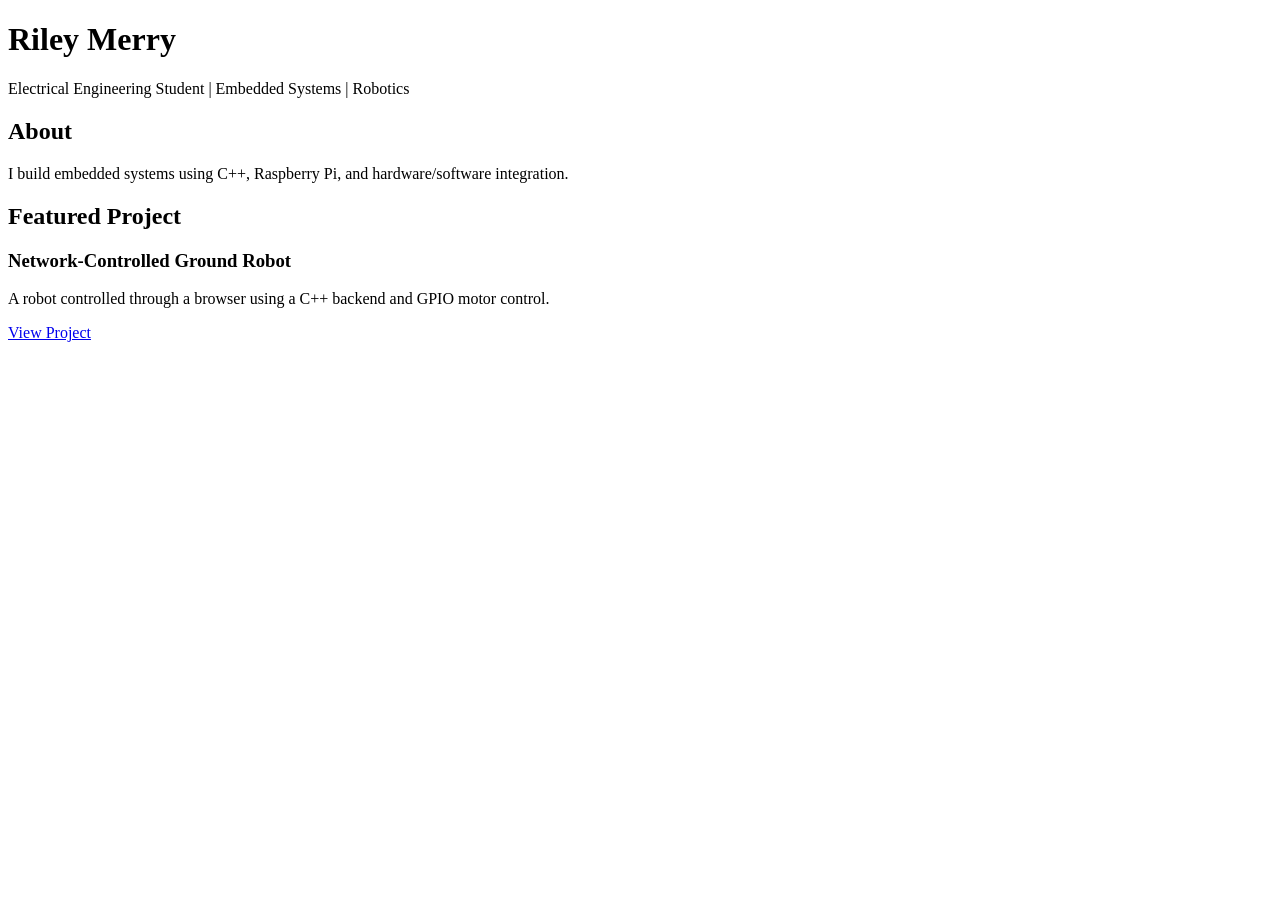
==== index.html @ 726e7d8e "Add initial HTML structure for portfolio Home Page" ====
<!DOCTYPE html>
<html>
<head>
  <title>Riley Merry | Engineering Portfolio</title>
  <link rel="stylesheet" href="style.css">
</head>
<body>
  <header>
    <h1>Riley Merry</h1>
    <p>Electrical Engineering Student | Embedded Systems | Robotics</p>
  </header>

  <main>
    <section>
      <h2>About</h2>
      <p>
        I build embedded systems using C++, Raspberry Pi, and hardware/software integration.
      </p>
    </section>

    <section>
      <h2>Featured Project</h2>
      <h3>Network-Controlled Ground Robot</h3>
      <p>
        A robot controlled through a browser using a C++ backend and GPIO motor control.
      </p>
      <a href="robot.html">View Project</a>
    </section>
  </main>
</body>
</html>
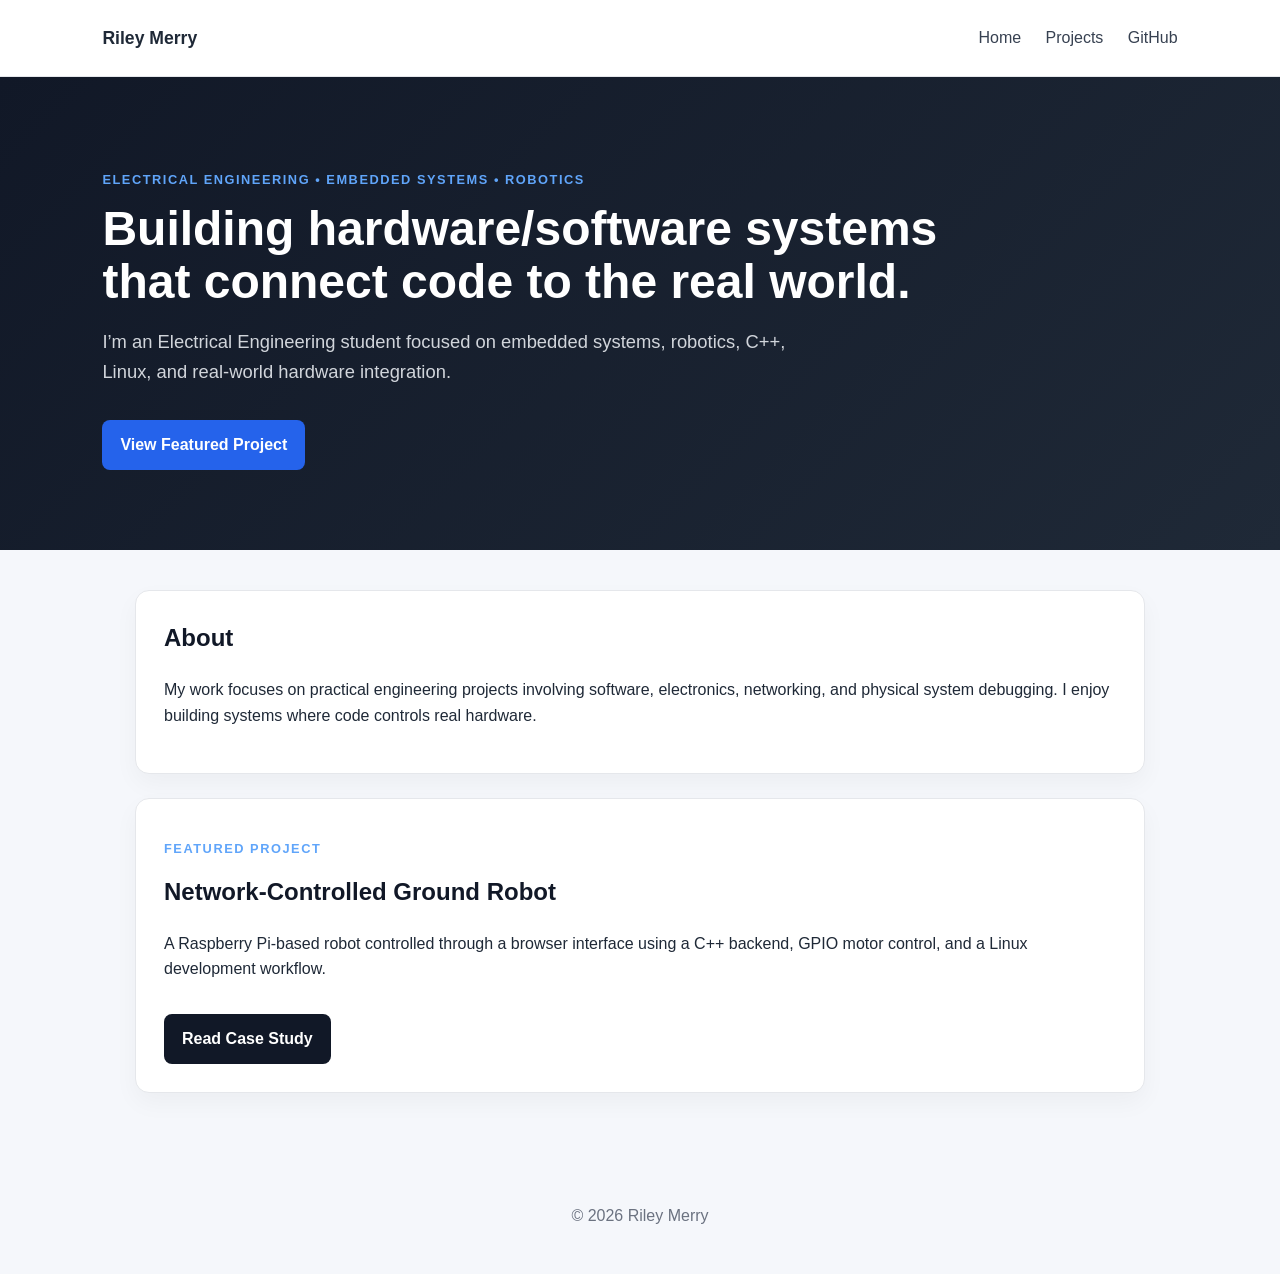
==== commit 9ada1cad: "Enhance index.html with new layout and content Updated HTML structure and content for the portfolio " ====
--- a/index.html
+++ b/index.html
@@ -1,31 +1,57 @@
 <!DOCTYPE html>
-<html>
+<html lang="en">
 <head>
+  <meta charset="UTF-8" />
+  <meta name="viewport" content="width=device-width, initial-scale=1.0" />
   <title>Riley Merry | Engineering Portfolio</title>
-  <link rel="stylesheet" href="style.css">
+  <link rel="stylesheet" href="style.css" />
 </head>
+
 <body>
-  <header>
-    <h1>Riley Merry</h1>
-    <p>Electrical Engineering Student | Embedded Systems | Robotics</p>
+  <nav>
+    <div class="logo">Riley Merry</div>
+    <div class="nav-links">
+      <a href="index.html">Home</a>
+      <a href="robot.html">Projects</a>
+      <a href="https://github.com/RileyMerry" target="_blank">GitHub</a>
+    </div>
+  </nav>
+
+  <header class="hero">
+    <p class="tag">Electrical Engineering • Embedded Systems • Robotics</p>
+    <h1>Building hardware/software systems that connect code to the real world.</h1>
+    <p class="hero-text">
+      I’m an Electrical Engineering student focused on embedded systems, robotics,
+      C++, Linux, and real-world hardware integration.
+    </p>
+    <a class="button" href="robot.html">View Featured Project</a>
   </header>
 
   <main>
-    <section>
+    <section class="card">
       <h2>About</h2>
       <p>
-        I build embedded systems using C++, Raspberry Pi, and hardware/software integration.
+        My work focuses on practical engineering projects involving software,
+        electronics, networking, and physical system debugging. I enjoy building
+        systems where code controls real hardware.
       </p>
     </section>
 
-    <section>
-      <h2>Featured Project</h2>
-      <h3>Network-Controlled Ground Robot</h3>
-      <p>
-        A robot controlled through a browser using a C++ backend and GPIO motor control.
-      </p>
-      <a href="robot.html">View Project</a>
+    <section class="card project-preview">
+      <div>
+        <p class="tag">Featured Project</p>
+        <h2>Network-Controlled Ground Robot</h2>
+        <p>
+          A Raspberry Pi-based robot controlled through a browser interface using
+          a C++ backend, GPIO motor control, and a Linux development workflow.
+        </p>
+        <a class="button secondary" href="robot.html">Read Case Study</a>
+      </div>
     </section>
   </main>
+
+  <footer>
+    <p>© 2026 Riley Merry</p>
+  </footer>
 </body>
 </html>
--- a/style.css
+++ b/style.css
@@ -0,0 +1,138 @@
+* {
+  box-sizing: border-box;
+}
+
+body {
+  margin: 0;
+  font-family: Arial, Helvetica, sans-serif;
+  background: #f5f7fb;
+  color: #1f2937;
+  line-height: 1.6;
+}
+
+nav {
+  display: flex;
+  justify-content: space-between;
+  align-items: center;
+  padding: 24px 8%;
+  background: white;
+  border-bottom: 1px solid #e5e7eb;
+}
+
+.logo {
+  font-weight: 700;
+  font-size: 1.1rem;
+}
+
+.nav-links a {
+  margin-left: 20px;
+  text-decoration: none;
+  color: #374151;
+  font-weight: 500;
+}
+
+.nav-links a:hover {
+  color: #111827;
+}
+
+.hero {
+  padding: 80px 8%;
+  background: linear-gradient(135deg, #111827, #1f2937);
+  color: white;
+}
+
+.hero h1 {
+  max-width: 850px;
+  font-size: 3rem;
+  line-height: 1.1;
+  margin: 12px 0;
+}
+
+.hero-text {
+  max-width: 700px;
+  font-size: 1.15rem;
+  color: #d1d5db;
+}
+
+.tag {
+  text-transform: uppercase;
+  letter-spacing: 0.12em;
+  font-size: 0.8rem;
+  font-weight: 700;
+  color: #60a5fa;
+}
+
+main {
+  max-width: 1050px;
+  margin: 0 auto;
+  padding: 40px 20px;
+}
+
+.card {
+  background: white;
+  padding: 28px;
+  margin-bottom: 24px;
+  border-radius: 14px;
+  border: 1px solid #e5e7eb;
+  box-shadow: 0 10px 25px rgba(0, 0, 0, 0.04);
+}
+
+.card h2 {
+  margin-top: 0;
+  color: #111827;
+}
+
+.button {
+  display: inline-block;
+  margin-top: 16px;
+  padding: 12px 18px;
+  background: #2563eb;
+  color: white;
+  text-decoration: none;
+  border-radius: 8px;
+  font-weight: 700;
+}
+
+.button.secondary {
+  background: #111827;
+}
+
+.grid {
+  display: grid;
+  grid-template-columns: 1fr 1fr;
+  gap: 24px;
+}
+
+.architecture {
+  background: #111827;
+  color: white;
+  padding: 20px;
+  border-radius: 10px;
+  font-family: monospace;
+  overflow-x: auto;
+}
+
+footer {
+  text-align: center;
+  padding: 30px;
+  color: #6b7280;
+}
+
+@media (max-width: 700px) {
+  nav {
+    flex-direction: column;
+    gap: 12px;
+  }
+
+  .nav-links a {
+    margin: 0 8px;
+  }
+
+  .hero h1 {
+    font-size: 2.1rem;
+  }
+
+  .grid {
+    grid-template-columns: 1fr;
+  }
+}
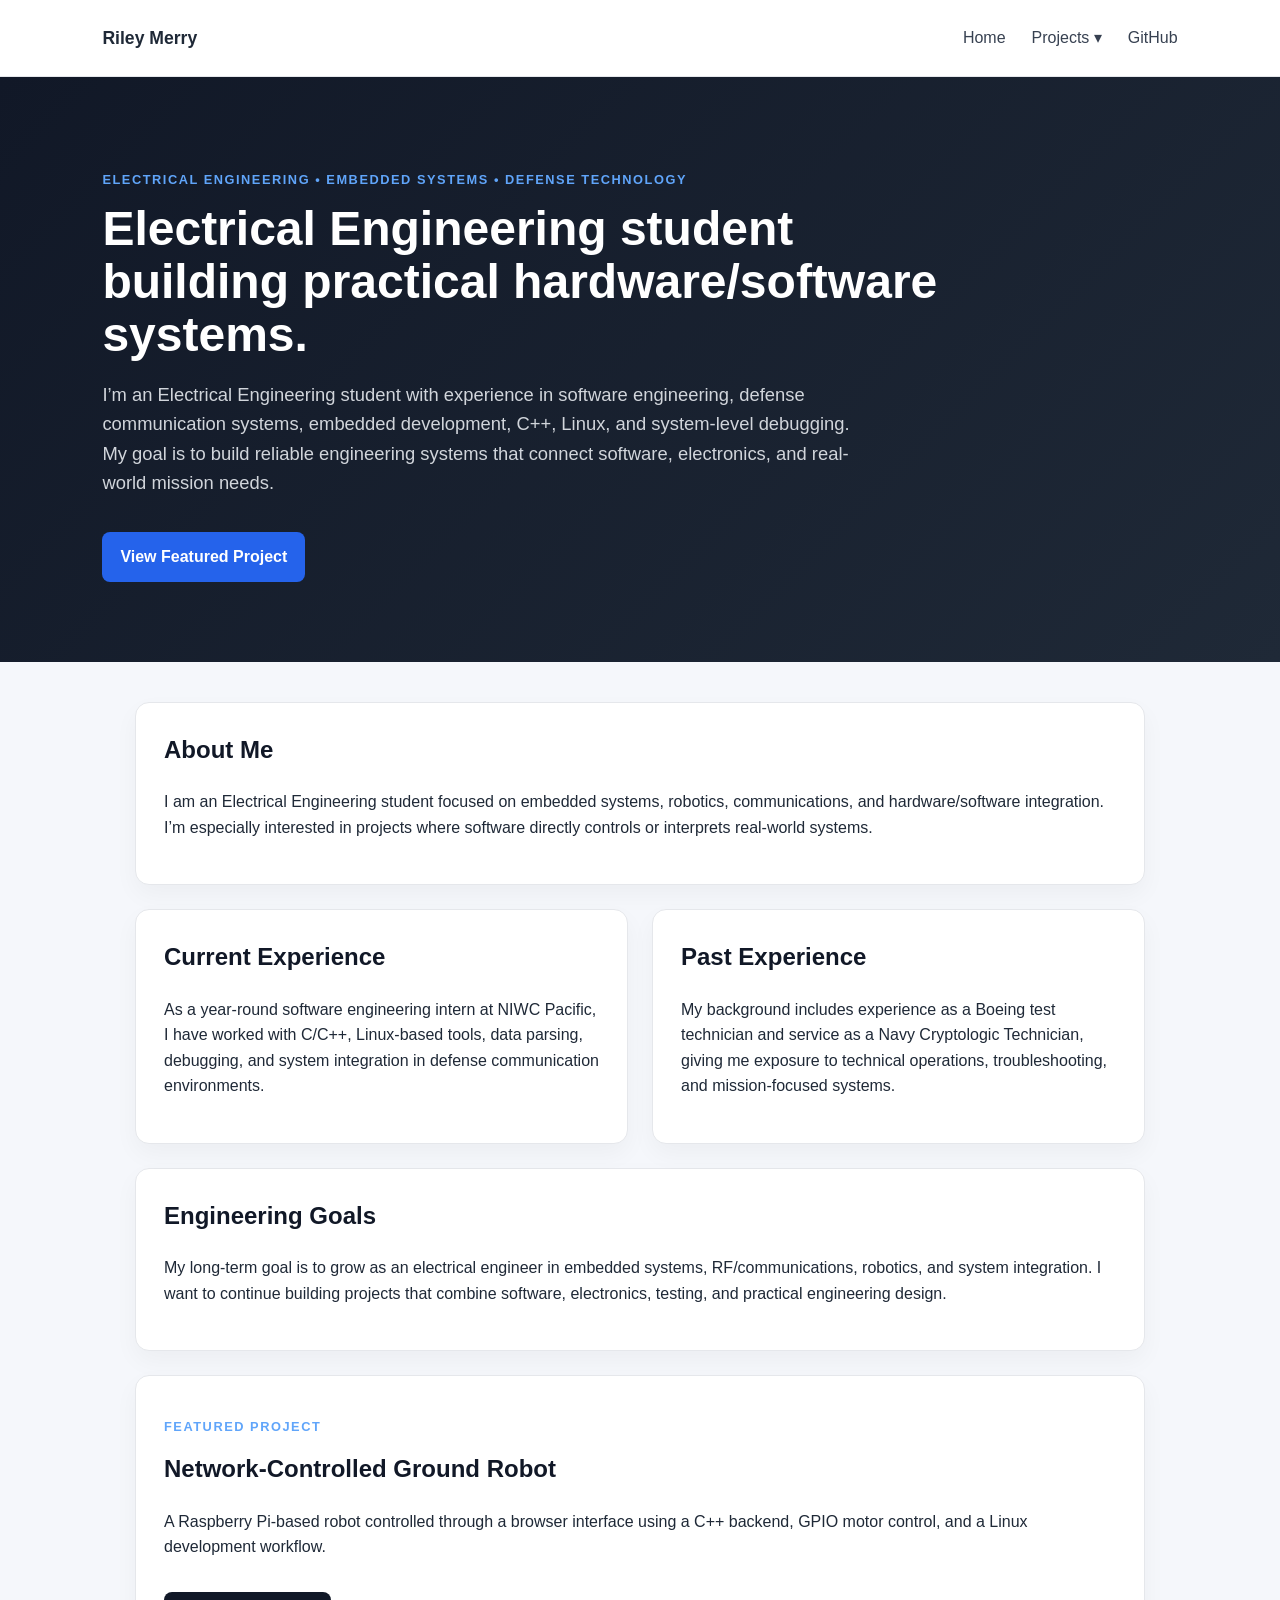
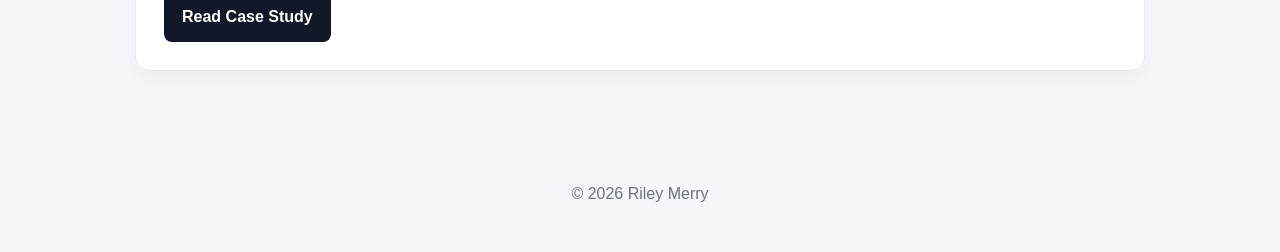
==== commit 1544e221: "Updated website" ====
--- a/index.html
+++ b/index.html
@@ -10,43 +10,80 @@
 <body>
   <nav>
     <div class="logo">Riley Merry</div>
+
     <div class="nav-links">
       <a href="index.html">Home</a>
-      <a href="robot.html">Projects</a>
+
+      <div class="dropdown">
+        <button class="dropbtn">Projects ▾</button>
+        <div class="dropdown-content">
+          <a href="robot.html">Network-Controlled Ground Robot</a>
+        </div>
+      </div>
+
       <a href="https://github.com/RileyMerry" target="_blank">GitHub</a>
     </div>
   </nav>
 
   <header class="hero">
-    <p class="tag">Electrical Engineering • Embedded Systems • Robotics</p>
-    <h1>Building hardware/software systems that connect code to the real world.</h1>
+    <p class="tag">Electrical Engineering • Embedded Systems • Defense Technology</p>
+    <h1>Electrical Engineering student building practical hardware/software systems.</h1>
     <p class="hero-text">
-      I’m an Electrical Engineering student focused on embedded systems, robotics,
-      C++, Linux, and real-world hardware integration.
+      I’m an Electrical Engineering student with experience in software engineering,
+      defense communication systems, embedded development, C++, Linux, and system-level
+      debugging. My goal is to build reliable engineering systems that connect software,
+      electronics, and real-world mission needs.
     </p>
     <a class="button" href="robot.html">View Featured Project</a>
   </header>
 
   <main>
     <section class="card">
-      <h2>About</h2>
+      <h2>About Me</h2>
       <p>
-        My work focuses on practical engineering projects involving software,
-        electronics, networking, and physical system debugging. I enjoy building
-        systems where code controls real hardware.
+        I am an Electrical Engineering student focused on embedded systems, robotics,
+        communications, and hardware/software integration. I’m especially interested
+        in projects where software directly controls or interprets real-world systems.
+      </p>
+    </section>
+
+    <section class="grid">
+      <div class="card">
+        <h2>Current Experience</h2>
+        <p>
+          As a year-round software engineering intern at NIWC Pacific, I have worked
+          with C/C++, Linux-based tools, data parsing, debugging, and system integration
+          in defense communication environments.
+        </p>
+      </div>
+
+      <div class="card">
+        <h2>Past Experience</h2>
+        <p>
+          My background includes experience as a Boeing test technician and service
+          as a Navy Cryptologic Technician, giving me exposure to technical operations,
+          troubleshooting, and mission-focused systems.
+        </p>
+      </div>
+    </section>
+
+    <section class="card">
+      <h2>Engineering Goals</h2>
+      <p>
+        My long-term goal is to grow as an electrical engineer in embedded systems,
+        RF/communications, robotics, and system integration. I want to continue building
+        projects that combine software, electronics, testing, and practical engineering design.
       </p>
     </section>
 
     <section class="card project-preview">
-      <div>
-        <p class="tag">Featured Project</p>
-        <h2>Network-Controlled Ground Robot</h2>
-        <p>
-          A Raspberry Pi-based robot controlled through a browser interface using
-          a C++ backend, GPIO motor control, and a Linux development workflow.
-        </p>
-        <a class="button secondary" href="robot.html">Read Case Study</a>
-      </div>
+      <p class="tag">Featured Project</p>
+      <h2>Network-Controlled Ground Robot</h2>
+      <p>
+        A Raspberry Pi-based robot controlled through a browser interface using a C++
+        backend, GPIO motor control, and a Linux development workflow.
+      </p>
+      <a class="button secondary" href="robot.html">Read Case Study</a>
     </section>
   </main>
 
--- a/style.css
+++ b/style.css
@@ -24,6 +24,11 @@
   font-size: 1.1rem;
 }
 
+.nav-links {
+  display: flex;
+  align-items: center;
+}
+
 .nav-links a {
   margin-left: 20px;
   text-decoration: none;
@@ -35,6 +40,49 @@
   color: #111827;
 }
 
+.dropdown {
+  position: relative;
+  display: inline-block;
+}
+
+.dropbtn {
+  background: none;
+  border: none;
+  color: #374151;
+  font-weight: 500;
+  font-size: 1rem;
+  cursor: pointer;
+  margin-left: 20px;
+}
+
+.dropdown-content {
+  display: none;
+  position: absolute;
+  background: white;
+  min-width: 280px;
+  box-shadow: 0 12px 25px rgba(0, 0, 0, 0.08);
+  border: 1px solid #e5e7eb;
+  border-radius: 10px;
+  z-index: 1;
+  right: 0;
+  overflow: hidden;
+}
+
+.dropdown-content a {
+  display: block;
+  padding: 12px 16px;
+  margin: 0;
+  color: #374151;
+}
+
+.dropdown-content a:hover {
+  background: #f3f4f6;
+}
+
+.dropdown:hover .dropdown-content {
+  display: block;
+}
+
 .hero {
   padding: 80px 8%;
   background: linear-gradient(135deg, #111827, #1f2937);
@@ -49,7 +97,7 @@
 }
 
 .hero-text {
-  max-width: 700px;
+  max-width: 760px;
   font-size: 1.15rem;
   color: #d1d5db;
 }
@@ -112,6 +160,18 @@
   overflow-x: auto;
 }
 
+.media-grid {
+  display: grid;
+  grid-template-columns: repeat(3, 1fr);
+  gap: 18px;
+}
+
+.media-grid img {
+  width: 100%;
+  border-radius: 12px;
+  border: 1px solid #e5e7eb;
+}
+
 footer {
   text-align: center;
   padding: 30px;
@@ -124,10 +184,24 @@
     gap: 12px;
   }
 
+  .nav-links {
+    flex-wrap: wrap;
+    justify-content: center;
+  }
+
   .nav-links a {
     margin: 0 8px;
   }
 
+  .dropbtn {
+    margin-left: 8px;
+  }
+
+  .dropdown-content {
+    right: auto;
+    left: 0;
+  }
+
   .hero h1 {
     font-size: 2.1rem;
   }
@@ -135,4 +209,8 @@
   .grid {
     grid-template-columns: 1fr;
   }
-}
+
+  .media-grid {
+    grid-template-columns: 1fr;
+  }
+}
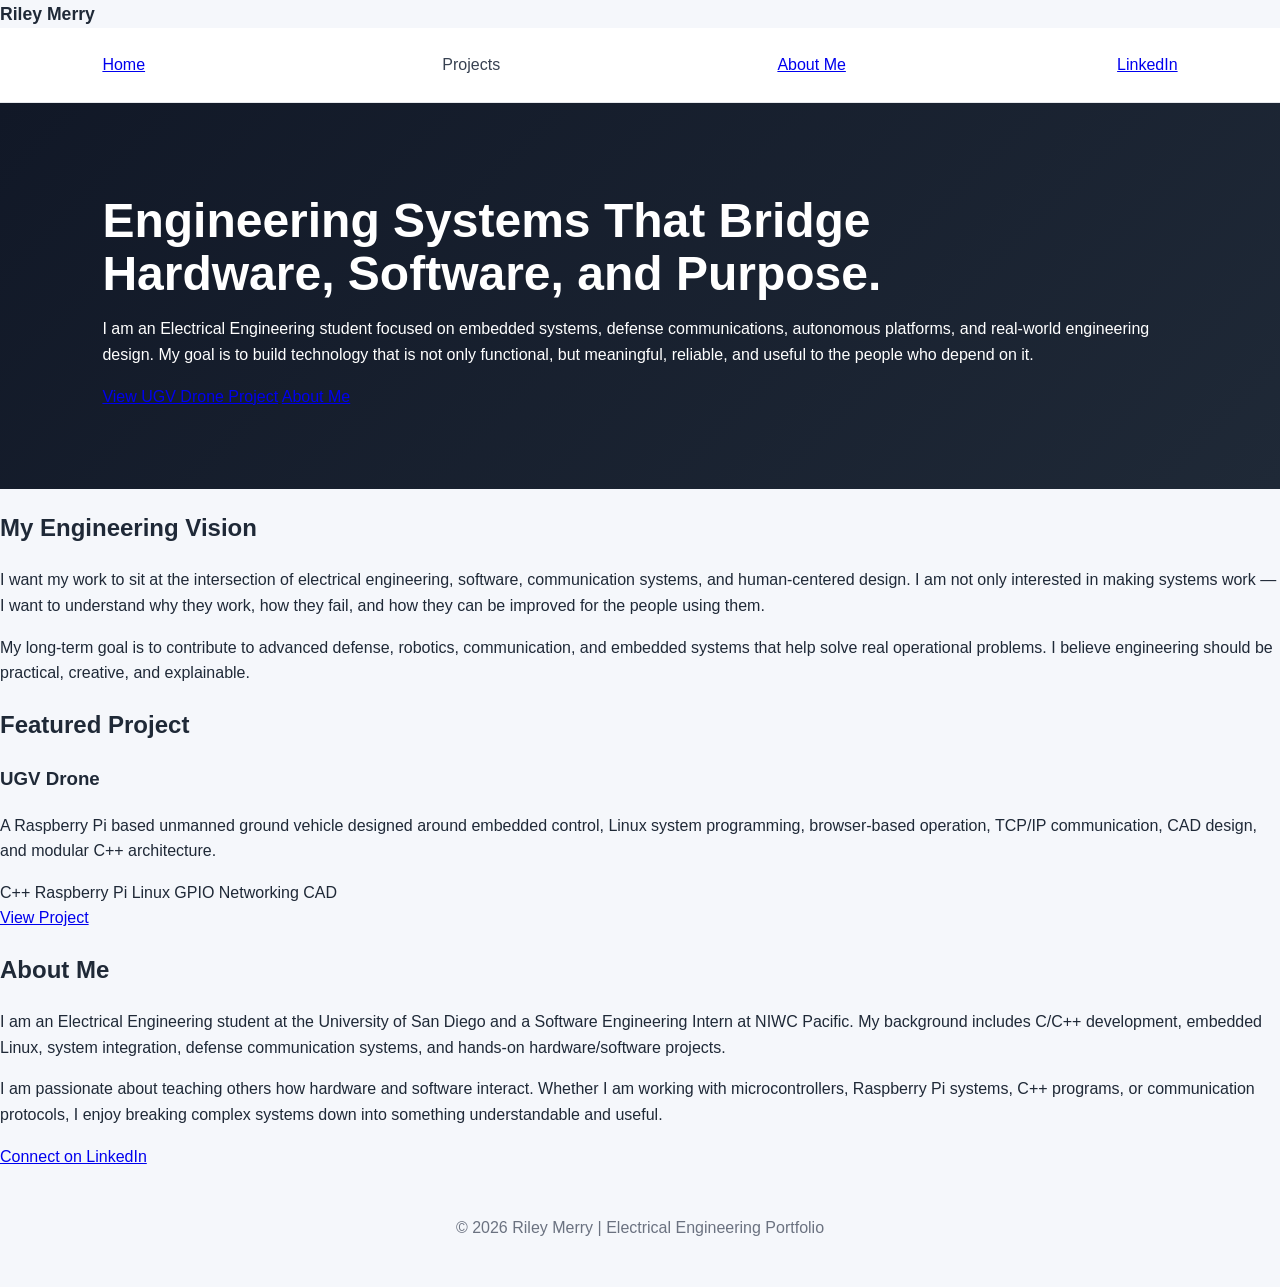
==== commit e24b5640: "Update index.html" ====
--- a/index.html
+++ b/index.html
@@ -3,92 +3,130 @@
 <head>
   <meta charset="UTF-8" />
   <meta name="viewport" content="width=device-width, initial-scale=1.0" />
-  <title>Riley Merry | Engineering Portfolio</title>
+  <title>Riley Merry | Electrical Engineering Portfolio</title>
   <link rel="stylesheet" href="style.css" />
 </head>
 
 <body>
-  <nav>
+  <header class="navbar">
     <div class="logo">Riley Merry</div>
 
-    <div class="nav-links">
+    <nav>
       <a href="index.html">Home</a>
 
       <div class="dropdown">
-        <button class="dropbtn">Projects ▾</button>
+        <button class="dropbtn">Projects</button>
         <div class="dropdown-content">
-          <a href="robot.html">Network-Controlled Ground Robot</a>
+          <a href="robot.html">UGV Drone</a>
         </div>
       </div>
 
-      <a href="https://github.com/RileyMerry" target="_blank">GitHub</a>
-    </div>
-  </nav>
-
-  <header class="hero">
-    <p class="tag">Electrical Engineering • Embedded Systems • Defense Technology</p>
-    <h1>Electrical Engineering student building practical hardware/software systems.</h1>
-    <p class="hero-text">
-      I’m an Electrical Engineering student with experience in software engineering,
-      defense communication systems, embedded development, C++, Linux, and system-level
-      debugging. My goal is to build reliable engineering systems that connect software,
-      electronics, and real-world mission needs.
-    </p>
-    <a class="button" href="robot.html">View Featured Project</a>
+      <a href="#about">About Me</a>
+      <a href="https://www.linkedin.com/" target="_blank">LinkedIn</a>
+    </nav>
   </header>
 
-  <main>
-    <section class="card">
-      <h2>About Me</h2>
+  <section class="hero fade-section">
+    <div class="hero-content">
+      <h1>Engineering Systems That Bridge Hardware, Software, and Purpose.</h1>
       <p>
-        I am an Electrical Engineering student focused on embedded systems, robotics,
-        communications, and hardware/software integration. I’m especially interested
-        in projects where software directly controls or interprets real-world systems.
+        I am an Electrical Engineering student focused on embedded systems,
+        defense communications, autonomous platforms, and real-world engineering
+        design. My goal is to build technology that is not only functional, but
+        meaningful, reliable, and useful to the people who depend on it.
       </p>
-    </section>
 
-    <section class="grid">
-      <div class="card">
-        <h2>Current Experience</h2>
-        <p>
-          As a year-round software engineering intern at NIWC Pacific, I have worked
-          with C/C++, Linux-based tools, data parsing, debugging, and system integration
-          in defense communication environments.
-        </p>
+      <div class="hero-buttons">
+        <a href="robot.html" class="btn primary">View UGV Drone Project</a>
+        <a href="#about" class="btn secondary">About Me</a>
+      </div>
+    </div>
+  </section>
+
+  <section class="section fade-section">
+    <h2>My Engineering Vision</h2>
+    <p>
+      I want my work to sit at the intersection of electrical engineering,
+      software, communication systems, and human-centered design. I am not only
+      interested in making systems work — I want to understand why they work,
+      how they fail, and how they can be improved for the people using them.
+    </p>
+
+    <p>
+      My long-term goal is to contribute to advanced defense, robotics,
+      communication, and embedded systems that help solve real operational
+      problems. I believe engineering should be practical, creative, and
+      explainable.
+    </p>
+  </section>
+
+  <section class="section project-preview fade-section">
+    <h2>Featured Project</h2>
+
+    <div class="project-card">
+      <h3>UGV Drone</h3>
+      <p>
+        A Raspberry Pi based unmanned ground vehicle designed around embedded
+        control, Linux system programming, browser-based operation, TCP/IP
+        communication, CAD design, and modular C++ architecture.
+      </p>
+
+      <div class="tags">
+        <span>C++</span>
+        <span>Raspberry Pi</span>
+        <span>Linux</span>
+        <span>GPIO</span>
+        <span>Networking</span>
+        <span>CAD</span>
       </div>
 
-      <div class="card">
-        <h2>Past Experience</h2>
-        <p>
-          My background includes experience as a Boeing test technician and service
-          as a Navy Cryptologic Technician, giving me exposure to technical operations,
-          troubleshooting, and mission-focused systems.
-        </p>
-      </div>
-    </section>
+      <a href="robot.html" class="btn primary">View Project</a>
+    </div>
+  </section>
 
-    <section class="card">
-      <h2>Engineering Goals</h2>
-      <p>
-        My long-term goal is to grow as an electrical engineer in embedded systems,
-        RF/communications, robotics, and system integration. I want to continue building
-        projects that combine software, electronics, testing, and practical engineering design.
-      </p>
-    </section>
+  <section id="about" class="section fade-section">
+    <h2>About Me</h2>
+    <p>
+      I am an Electrical Engineering student at the University of San Diego and
+      a Software Engineering Intern at NIWC Pacific. My background includes
+      C/C++ development, embedded Linux, system integration, defense
+      communication systems, and hands-on hardware/software projects.
+    </p>
 
-    <section class="card project-preview">
-      <p class="tag">Featured Project</p>
-      <h2>Network-Controlled Ground Robot</h2>
-      <p>
-        A Raspberry Pi-based robot controlled through a browser interface using a C++
-        backend, GPIO motor control, and a Linux development workflow.
-      </p>
-      <a class="button secondary" href="robot.html">Read Case Study</a>
-    </section>
-  </main>
+    <p>
+      I am passionate about teaching others how hardware and software interact.
+      Whether I am working with microcontrollers, Raspberry Pi systems, C++
+      programs, or communication protocols, I enjoy breaking complex systems
+      down into something understandable and useful.
+    </p>
+
+    <a href="https://www.linkedin.com/" target="_blank" class="btn secondary">
+      Connect on LinkedIn
+    </a>
+  </section>
 
   <footer>
-    <p>© 2026 Riley Merry</p>
+    <p>© 2026 Riley Merry | Electrical Engineering Portfolio</p>
   </footer>
+
+  <script>
+    const sections = document.querySelectorAll(".fade-section");
+
+    const observer = new IntersectionObserver(entries => {
+      entries.forEach(entry => {
+        if (entry.isIntersecting) {
+          entry.target.classList.add("visible");
+        } else {
+          entry.target.classList.remove("visible");
+        }
+      });
+    }, {
+      threshold: 0.2
+    });
+
+    sections.forEach(section => {
+      observer.observe(section);
+    });
+  </script>
 </body>
-</html>
+</html>
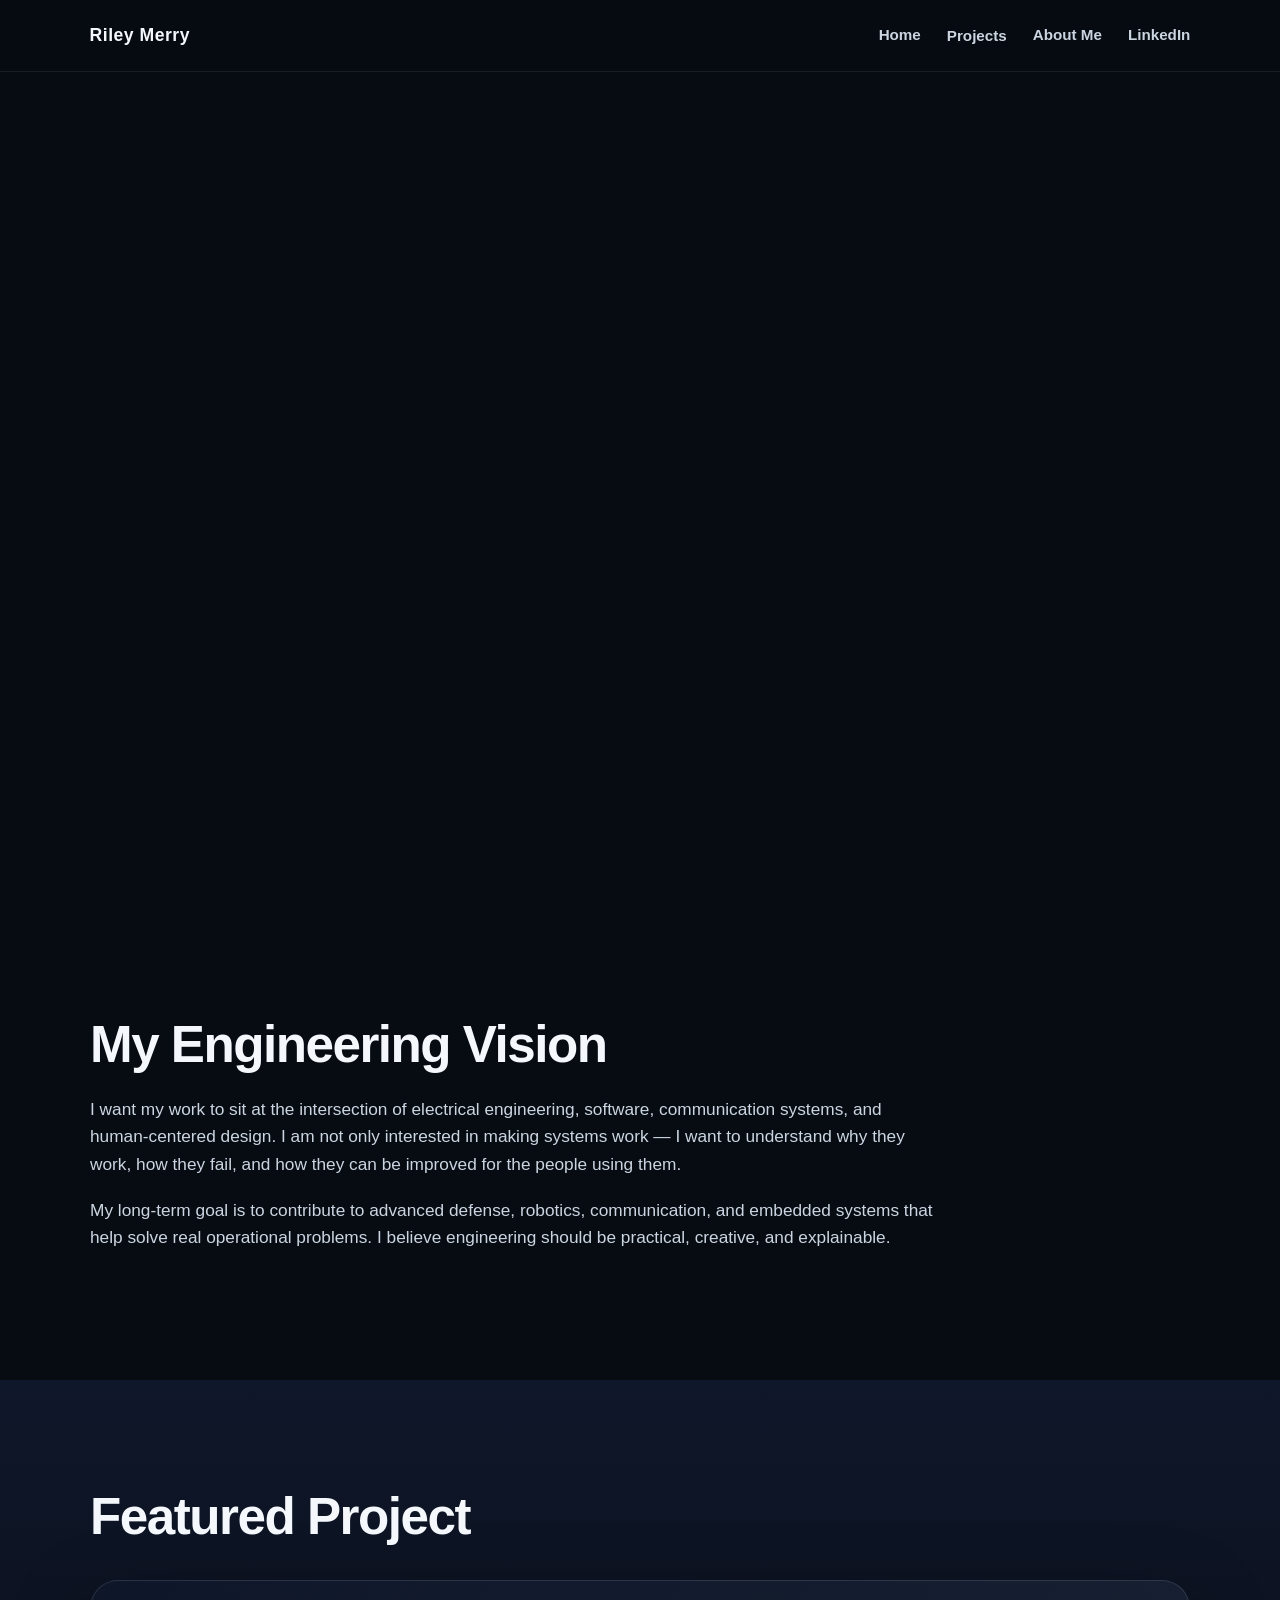
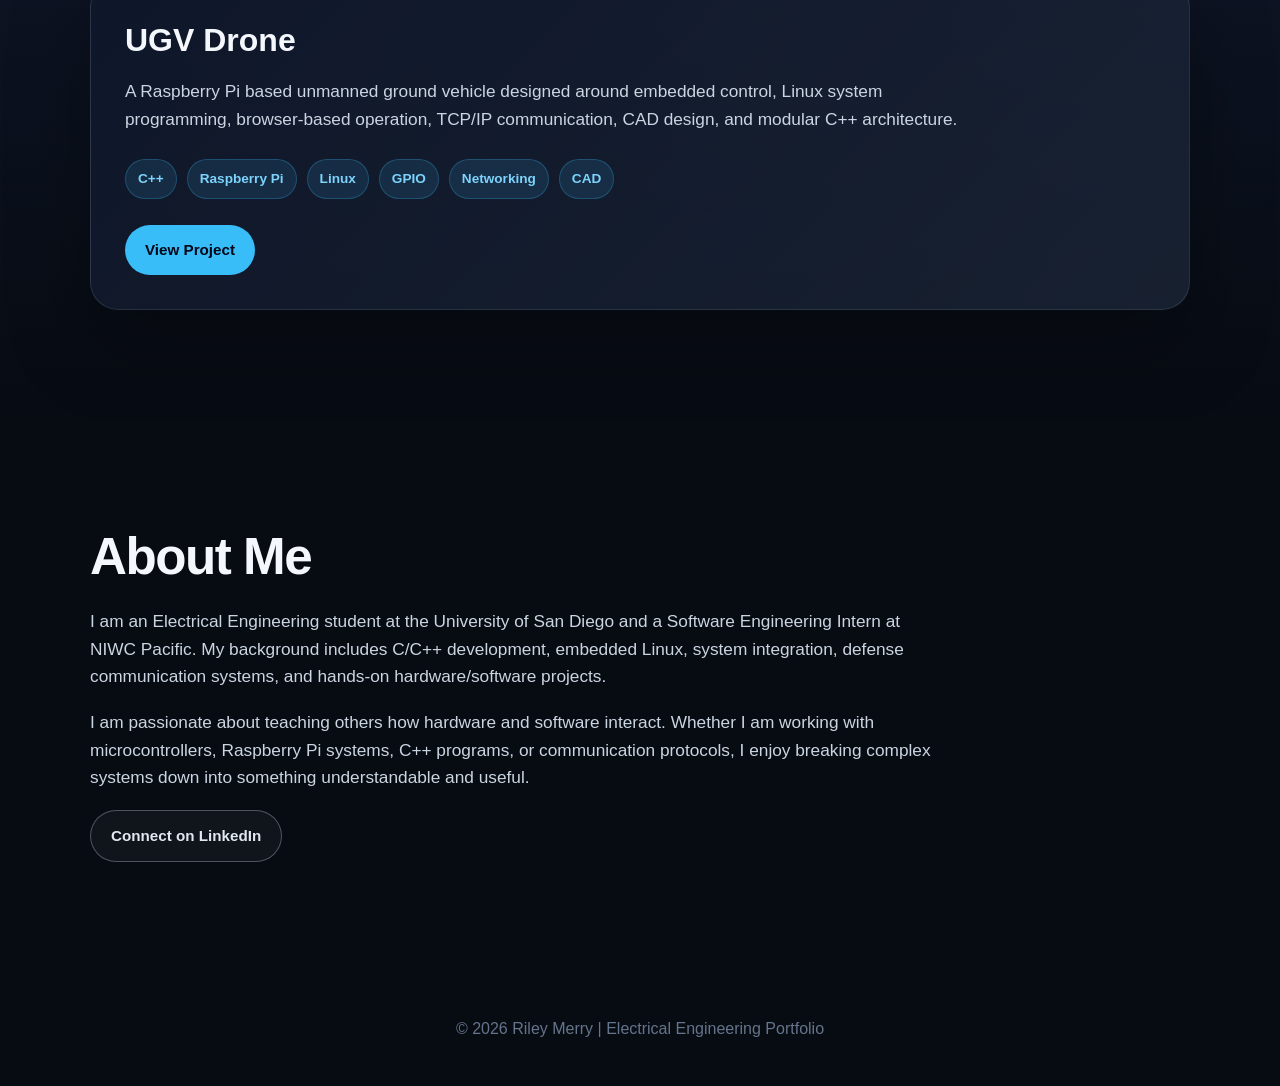
==== commit c07f5103: "Update index.html" ====
--- a/index.html
+++ b/index.html
@@ -26,84 +26,101 @@
     </nav>
   </header>
 
-  <section class="hero fade-section">
-    <div class="hero-content">
-      <h1>Engineering Systems That Bridge Hardware, Software, and Purpose.</h1>
-      <p>
-        I am an Electrical Engineering student focused on embedded systems,
-        defense communications, autonomous platforms, and real-world engineering
-        design. My goal is to build technology that is not only functional, but
-        meaningful, reliable, and useful to the people who depend on it.
-      </p>
+  <main>
+    <section class="hero fade-section">
+      <div class="hero-content">
+        <span class="eyebrow">Electrical Engineering • Embedded Systems • Defense Tech</span>
 
-      <div class="hero-buttons">
-        <a href="robot.html" class="btn primary">View UGV Drone Project</a>
-        <a href="#about" class="btn secondary">About Me</a>
+        <h1>Building systems where hardware, software, and mission meet.</h1>
+
+        <p>
+          I am an Electrical Engineering student and Software Engineering Intern
+          focused on embedded systems, robotics, communication systems, and
+          real-world engineering design. I build projects that show how code,
+          electronics, networking, and mechanical design come together into
+          working systems.
+        </p>
+
+        <div class="hero-buttons">
+          <a href="robot.html" class="btn primary">View UGV Drone</a>
+          <a href="#about" class="btn secondary">About Me</a>
+        </div>
       </div>
-    </div>
-  </section>
+    </section>
 
-  <section class="section fade-section">
-    <h2>My Engineering Vision</h2>
-    <p>
-      I want my work to sit at the intersection of electrical engineering,
-      software, communication systems, and human-centered design. I am not only
-      interested in making systems work — I want to understand why they work,
-      how they fail, and how they can be improved for the people using them.
-    </p>
+    <section class="section dark-section fade-section">
+      <div class="section-inner">
+        <h2>My Engineering Vision</h2>
 
-    <p>
-      My long-term goal is to contribute to advanced defense, robotics,
-      communication, and embedded systems that help solve real operational
-      problems. I believe engineering should be practical, creative, and
-      explainable.
-    </p>
-  </section>
+        <p>
+          I want my work to sit at the intersection of electrical engineering,
+          software, communication systems, and human-centered design. I am not
+          only interested in making systems work — I want to understand why they
+          work, how they fail, and how they can be improved for the people using
+          them.
+        </p>
 
-  <section class="section project-preview fade-section">
-    <h2>Featured Project</h2>
+        <p>
+          My long-term goal is to contribute to advanced defense, robotics,
+          communication, and embedded systems that help solve real operational
+          problems. I believe engineering should be practical, creative, and
+          explainable.
+        </p>
+      </div>
+    </section>
 
-    <div class="project-card">
-      <h3>UGV Drone</h3>
-      <p>
-        A Raspberry Pi based unmanned ground vehicle designed around embedded
-        control, Linux system programming, browser-based operation, TCP/IP
-        communication, CAD design, and modular C++ architecture.
-      </p>
+    <section class="section panel-section fade-section">
+      <div class="section-inner">
+        <h2>Featured Project</h2>
 
-      <div class="tags">
-        <span>C++</span>
-        <span>Raspberry Pi</span>
-        <span>Linux</span>
-        <span>GPIO</span>
-        <span>Networking</span>
-        <span>CAD</span>
+        <div class="project-card">
+          <h3>UGV Drone</h3>
+
+          <p>
+            A Raspberry Pi based unmanned ground vehicle designed around embedded
+            control, Linux system programming, browser-based operation, TCP/IP
+            communication, CAD design, and modular C++ architecture.
+          </p>
+
+          <div class="tags">
+            <span>C++</span>
+            <span>Raspberry Pi</span>
+            <span>Linux</span>
+            <span>GPIO</span>
+            <span>Networking</span>
+            <span>CAD</span>
+          </div>
+
+          <a href="robot.html" class="btn primary">View Project</a>
+        </div>
       </div>
+    </section>
 
-      <a href="robot.html" class="btn primary">View Project</a>
-    </div>
-  </section>
+    <section id="about" class="section dark-section fade-section">
+      <div class="section-inner">
+        <h2>About Me</h2>
 
-  <section id="about" class="section fade-section">
-    <h2>About Me</h2>
-    <p>
-      I am an Electrical Engineering student at the University of San Diego and
-      a Software Engineering Intern at NIWC Pacific. My background includes
-      C/C++ development, embedded Linux, system integration, defense
-      communication systems, and hands-on hardware/software projects.
-    </p>
+        <p>
+          I am an Electrical Engineering student at the University of San Diego
+          and a Software Engineering Intern at NIWC Pacific. My background
+          includes C/C++ development, embedded Linux, system integration,
+          defense communication systems, and hands-on hardware/software
+          projects.
+        </p>
 
-    <p>
-      I am passionate about teaching others how hardware and software interact.
-      Whether I am working with microcontrollers, Raspberry Pi systems, C++
-      programs, or communication protocols, I enjoy breaking complex systems
-      down into something understandable and useful.
-    </p>
+        <p>
+          I am passionate about teaching others how hardware and software
+          interact. Whether I am working with microcontrollers, Raspberry Pi
+          systems, C++ programs, or communication protocols, I enjoy breaking
+          complex systems down into something understandable and useful.
+        </p>
 
-    <a href="https://www.linkedin.com/" target="_blank" class="btn secondary">
-      Connect on LinkedIn
-    </a>
-  </section>
+        <a href="https://www.linkedin.com/" target="_blank" class="btn secondary">
+          Connect on LinkedIn
+        </a>
+      </div>
+    </section>
+  </main>
 
   <footer>
     <p>© 2026 Riley Merry | Electrical Engineering Portfolio</p>
@@ -121,7 +138,7 @@
         }
       });
     }, {
-      threshold: 0.2
+      threshold: 0.18
     });
 
     sections.forEach(section => {
--- a/style.css
+++ b/style.css
@@ -1,216 +1,295 @@
 * {
+  margin: 0;
+  padding: 0;
   box-sizing: border-box;
 }
 
+html {
+  scroll-behavior: smooth;
+}
+
 body {
-  margin: 0;
-  font-family: Arial, Helvetica, sans-serif;
-  background: #f5f7fb;
-  color: #1f2937;
+  font-family: -apple-system, BlinkMacSystemFont, "Segoe UI", Roboto, Arial, sans-serif;
+  background: #070b12;
+  color: #f4f7fb;
   line-height: 1.6;
 }
 
+a {
+  text-decoration: none;
+  color: inherit;
+}
+
+/* NAVBAR */
+.navbar {
+  position: sticky;
+  top: 0;
+  z-index: 1000;
+  height: 72px;
+  padding: 0 7%;
+  display: flex;
+  justify-content: space-between;
+  align-items: center;
+  background: rgba(7, 11, 18, 0.82);
+  backdrop-filter: blur(18px);
+  border-bottom: 1px solid rgba(255, 255, 255, 0.08);
+}
+
+.logo {
+  font-size: 1.1rem;
+  font-weight: 800;
+  letter-spacing: 0.5px;
+}
+
 nav {
   display: flex;
-  justify-content: space-between;
-  align-items: center;
-  padding: 24px 8%;
-  background: white;
-  border-bottom: 1px solid #e5e7eb;
-}
-
-.logo {
-  font-weight: 700;
-  font-size: 1.1rem;
-}
-
-.nav-links {
-  display: flex;
-  align-items: center;
-}
-
-.nav-links a {
-  margin-left: 20px;
-  text-decoration: none;
-  color: #374151;
-  font-weight: 500;
-}
-
-.nav-links a:hover {
-  color: #111827;
+  align-items: center;
+  gap: 26px;
+}
+
+nav a,
+.dropbtn {
+  color: #cbd5e1;
+  font-size: 0.95rem;
+  font-weight: 600;
+  background: none;
+  border: none;
+  cursor: pointer;
+}
+
+nav a:hover,
+.dropbtn:hover {
+  color: #38bdf8;
 }
 
 .dropdown {
   position: relative;
-  display: inline-block;
-}
-
-.dropbtn {
-  background: none;
-  border: none;
-  color: #374151;
-  font-weight: 500;
-  font-size: 1rem;
-  cursor: pointer;
-  margin-left: 20px;
 }
 
 .dropdown-content {
   display: none;
   position: absolute;
-  background: white;
-  min-width: 280px;
-  box-shadow: 0 12px 25px rgba(0, 0, 0, 0.08);
-  border: 1px solid #e5e7eb;
-  border-radius: 10px;
-  z-index: 1;
+  top: 34px;
   right: 0;
+  min-width: 170px;
+  background: rgba(15, 23, 42, 0.98);
+  border: 1px solid rgba(255, 255, 255, 0.1);
+  border-radius: 14px;
   overflow: hidden;
+  box-shadow: 0 20px 50px rgba(0,0,0,0.4);
 }
 
 .dropdown-content a {
   display: block;
-  padding: 12px 16px;
-  margin: 0;
-  color: #374151;
-}
-
-.dropdown-content a:hover {
-  background: #f3f4f6;
+  padding: 14px 16px;
 }
 
 .dropdown:hover .dropdown-content {
   display: block;
 }
 
+/* HERO */
 .hero {
-  padding: 80px 8%;
-  background: linear-gradient(135deg, #111827, #1f2937);
-  color: white;
+  min-height: calc(100vh - 72px);
+  display: flex;
+  align-items: center;
+  padding: 90px 7%;
+  background:
+    radial-gradient(circle at 20% 20%, rgba(56, 189, 248, 0.25), transparent 32%),
+    radial-gradient(circle at 80% 10%, rgba(99, 102, 241, 0.22), transparent 30%),
+    linear-gradient(135deg, #070b12 0%, #0f172a 55%, #111827 100%);
+}
+
+.hero-content {
+  max-width: 950px;
+}
+
+.eyebrow {
+  display: inline-block;
+  color: #38bdf8;
+  font-weight: 700;
+  letter-spacing: 2px;
+  text-transform: uppercase;
+  font-size: 0.78rem;
+  margin-bottom: 20px;
 }
 
 .hero h1 {
+  font-size: clamp(2.6rem, 8vw, 5.8rem);
+  line-height: 0.98;
+  letter-spacing: -3px;
+  margin-bottom: 28px;
+}
+
+.hero p {
+  max-width: 760px;
+  font-size: clamp(1.05rem, 2.5vw, 1.3rem);
+  color: #cbd5e1;
+  margin-bottom: 34px;
+}
+
+.hero-buttons {
+  display: flex;
+  flex-wrap: wrap;
+  gap: 14px;
+}
+
+/* BUTTONS */
+.btn {
+  display: inline-flex;
+  align-items: center;
+  justify-content: center;
+  padding: 13px 20px;
+  border-radius: 999px;
+  font-weight: 800;
+  font-size: 0.95rem;
+  transition: 0.2s ease;
+}
+
+.primary {
+  background: #38bdf8;
+  color: #020617;
+}
+
+.secondary {
+  border: 1px solid rgba(148, 163, 184, 0.45);
+  color: #e2e8f0;
+  background: rgba(255,255,255,0.04);
+}
+
+.btn:hover {
+  transform: translateY(-3px);
+}
+
+/* SECTIONS */
+.section {
+  padding: 110px 7%;
+}
+
+.section-inner {
+  max-width: 1100px;
+  margin: 0 auto;
+}
+
+.section h2 {
+  font-size: clamp(2rem, 5vw, 3.2rem);
+  line-height: 1.05;
+  letter-spacing: -1.5px;
+  margin-bottom: 24px;
+}
+
+.section p {
+  font-size: 1.08rem;
+  color: #cbd5e1;
   max-width: 850px;
-  font-size: 3rem;
-  line-height: 1.1;
-  margin: 12px 0;
-}
-
-.hero-text {
-  max-width: 760px;
-  font-size: 1.15rem;
-  color: #d1d5db;
-}
-
-.tag {
-  text-transform: uppercase;
-  letter-spacing: 0.12em;
-  font-size: 0.8rem;
+  margin-bottom: 18px;
+}
+
+.dark-section {
+  background: #070b12;
+}
+
+.panel-section {
+  background:
+    linear-gradient(180deg, #0f172a 0%, #070b12 100%);
+}
+
+/* PROJECT CARD */
+.project-card {
+  margin-top: 36px;
+  padding: 34px;
+  border-radius: 28px;
+  background:
+    linear-gradient(135deg, rgba(15,23,42,0.95), rgba(30,41,59,0.7));
+  border: 1px solid rgba(148, 163, 184, 0.18);
+  box-shadow: 0 30px 80px rgba(0,0,0,0.35);
+}
+
+.project-card h3 {
+  font-size: 2rem;
+  margin-bottom: 12px;
+}
+
+.tags {
+  display: flex;
+  flex-wrap: wrap;
+  gap: 10px;
+  margin: 26px 0;
+}
+
+.tags span {
+  padding: 8px 12px;
+  border-radius: 999px;
+  background: rgba(56, 189, 248, 0.12);
+  color: #7dd3fc;
+  border: 1px solid rgba(56, 189, 248, 0.25);
+  font-size: 0.85rem;
   font-weight: 700;
-  color: #60a5fa;
-}
-
-main {
-  max-width: 1050px;
-  margin: 0 auto;
-  padding: 40px 20px;
-}
-
-.card {
-  background: white;
-  padding: 28px;
-  margin-bottom: 24px;
-  border-radius: 14px;
-  border: 1px solid #e5e7eb;
-  box-shadow: 0 10px 25px rgba(0, 0, 0, 0.04);
-}
-
-.card h2 {
-  margin-top: 0;
-  color: #111827;
-}
-
-.button {
-  display: inline-block;
-  margin-top: 16px;
-  padding: 12px 18px;
-  background: #2563eb;
-  color: white;
-  text-decoration: none;
-  border-radius: 8px;
-  font-weight: 700;
-}
-
-.button.secondary {
-  background: #111827;
-}
-
-.grid {
-  display: grid;
-  grid-template-columns: 1fr 1fr;
-  gap: 24px;
-}
-
-.architecture {
-  background: #111827;
-  color: white;
-  padding: 20px;
-  border-radius: 10px;
-  font-family: monospace;
-  overflow-x: auto;
-}
-
-.media-grid {
-  display: grid;
-  grid-template-columns: repeat(3, 1fr);
-  gap: 18px;
-}
-
-.media-grid img {
-  width: 100%;
-  border-radius: 12px;
-  border: 1px solid #e5e7eb;
-}
-
+}
+
+/* FADE */
+.fade-section {
+  opacity: 0;
+  transform: translateY(38px);
+  transition: opacity 0.8s ease, transform 0.8s ease;
+}
+
+.fade-section.visible {
+  opacity: 1;
+  transform: translateY(0);
+}
+
+/* FOOTER */
 footer {
+  padding: 44px 7%;
   text-align: center;
-  padding: 30px;
-  color: #6b7280;
-}
-
-@media (max-width: 700px) {
+  color: #64748b;
+  background: #070b12;
+}
+
+/* MOBILE */
+@media (max-width: 760px) {
+  .navbar {
+    height: auto;
+    padding: 18px 7%;
+    flex-direction: column;
+    align-items: flex-start;
+    gap: 16px;
+  }
+
   nav {
-    flex-direction: column;
+    width: 100%;
     gap: 12px;
-  }
-
-  .nav-links {
     flex-wrap: wrap;
-    justify-content: center;
-  }
-
-  .nav-links a {
-    margin: 0 8px;
-  }
-
+  }
+
+  nav a,
   .dropbtn {
-    margin-left: 8px;
+    font-size: 0.9rem;
+    padding: 8px 10px;
+    border-radius: 999px;
+    background: rgba(255,255,255,0.05);
   }
 
   .dropdown-content {
+    left: 0;
     right: auto;
-    left: 0;
+  }
+
+  .hero {
+    min-height: 90vh;
+    padding-top: 80px;
   }
 
   .hero h1 {
-    font-size: 2.1rem;
-  }
-
-  .grid {
-    grid-template-columns: 1fr;
-  }
-
-  .media-grid {
-    grid-template-columns: 1fr;
-  }
-}
+    letter-spacing: -2px;
+  }
+
+  .section {
+    padding: 80px 7%;
+  }
+
+  .project-card {
+    padding: 24px;
+  }
+}
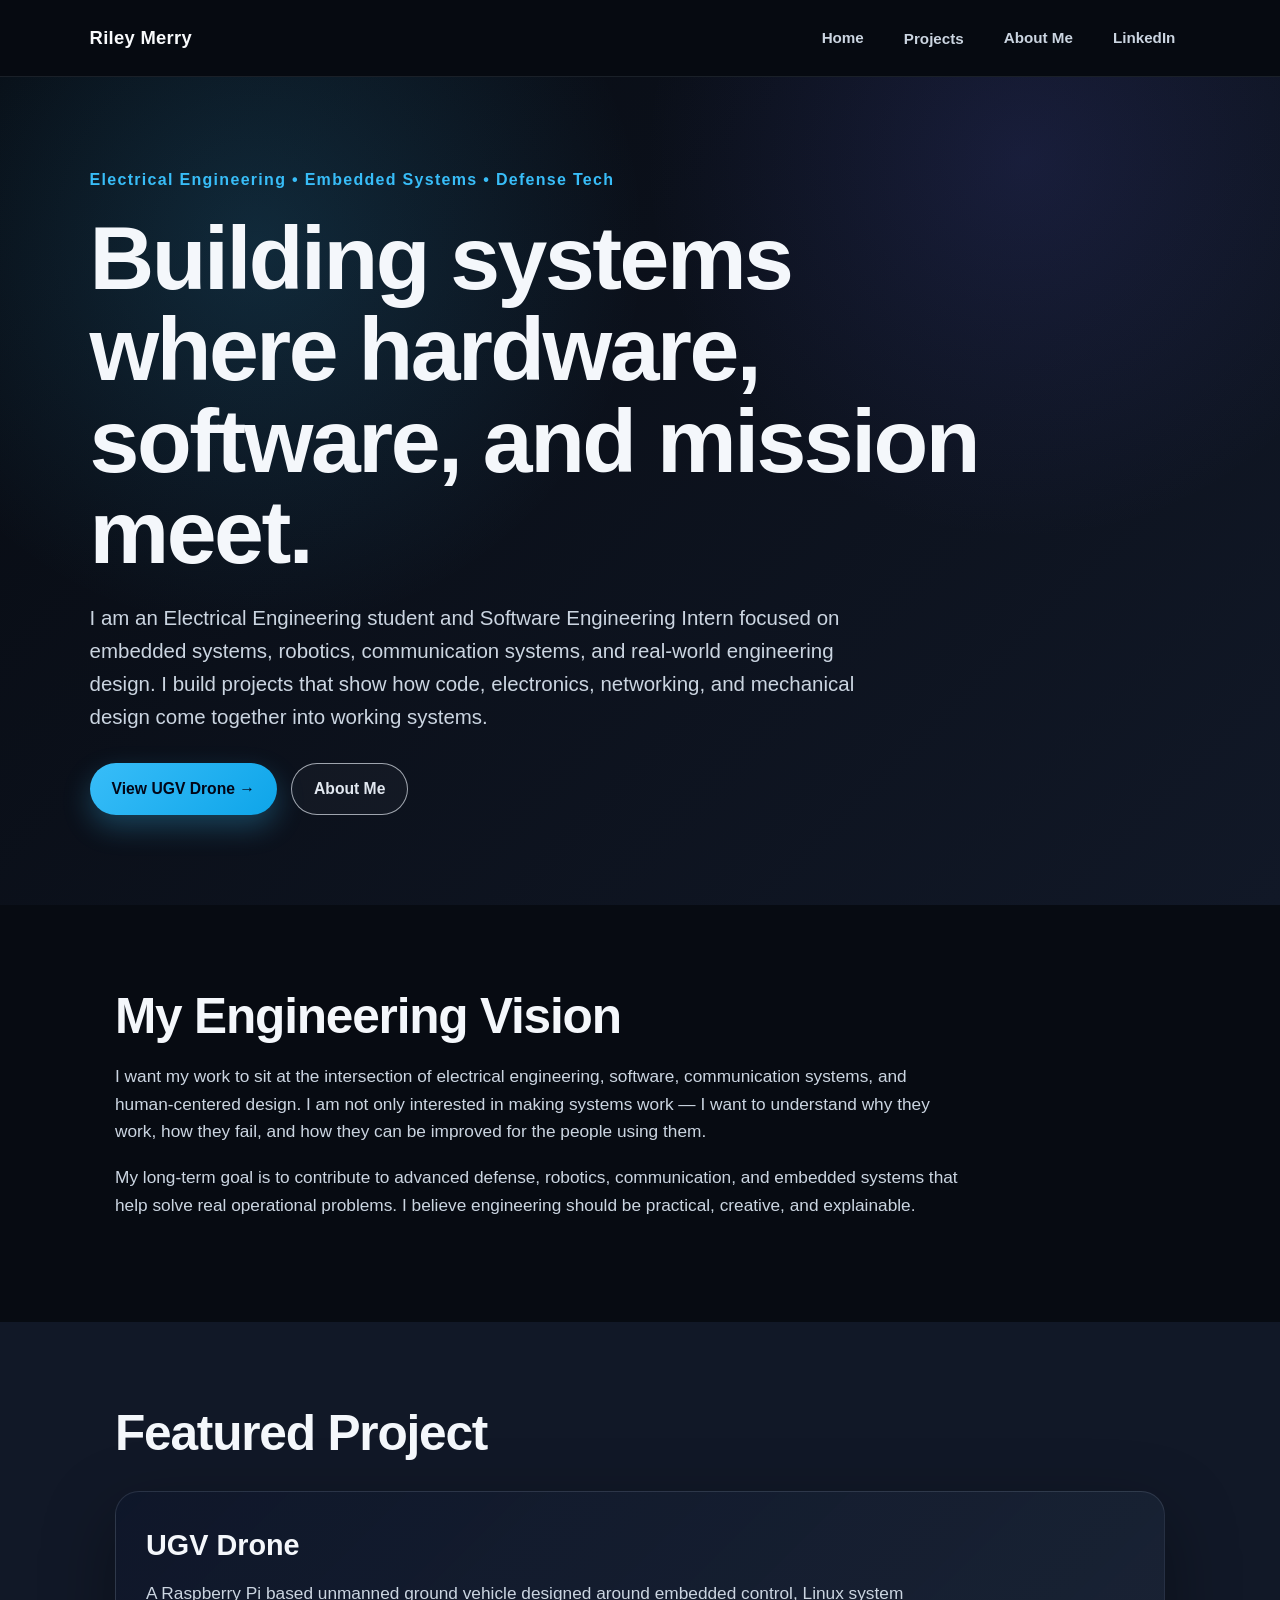
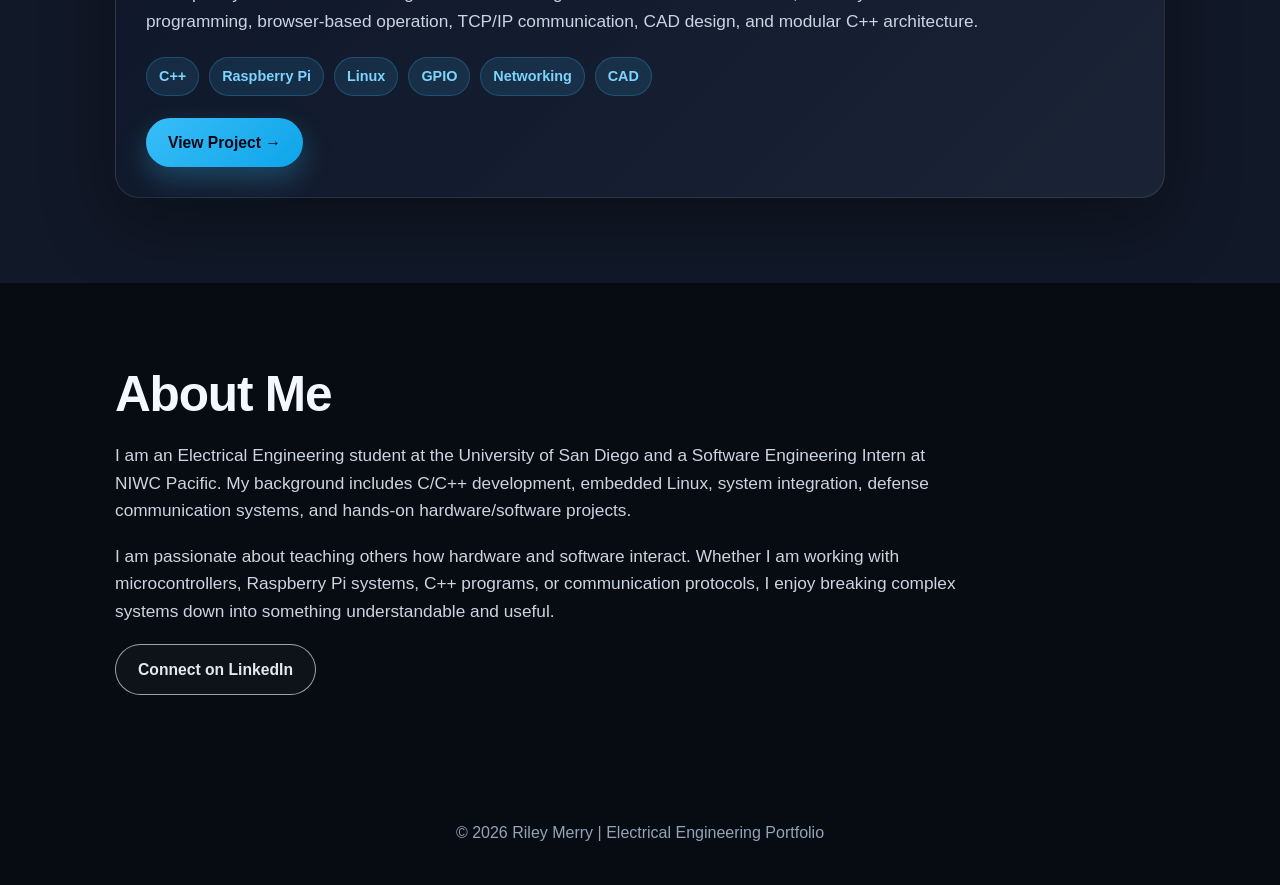
==== commit c6c53e39: "Update LinkedIn links and improve button text" ====
--- a/index.html
+++ b/index.html
@@ -22,7 +22,7 @@
       </div>
 
       <a href="#about">About Me</a>
-      <a href="https://www.linkedin.com/" target="_blank">LinkedIn</a>
+      <a href="https://www.linkedin.com/in/riley-merry-528953252" target="_blank" rel="noopener noreferrer">LinkedIn</a>
     </nav>
   </header>
 
@@ -42,7 +42,7 @@
         </p>
 
         <div class="hero-buttons">
-          <a href="robot.html" class="btn primary">View UGV Drone</a>
+          <a href="robot.html" class="btn primary">View UGV Drone →</a>
           <a href="#about" class="btn secondary">About Me</a>
         </div>
       </div>
@@ -91,7 +91,7 @@
             <span>CAD</span>
           </div>
 
-          <a href="robot.html" class="btn primary">View Project</a>
+          <a href="robot.html" class="btn primary">View Project →</a>
         </div>
       </div>
     </section>
@@ -115,7 +115,7 @@
           complex systems down into something understandable and useful.
         </p>
 
-        <a href="https://www.linkedin.com/" target="_blank" class="btn secondary">
+        <a href="https://www.linkedin.com/in/riley-merry-528953252" target="_blank" rel="noopener noreferrer" class="btn secondary">
           Connect on LinkedIn
         </a>
       </div>
@@ -133,17 +133,11 @@
       entries.forEach(entry => {
         if (entry.isIntersecting) {
           entry.target.classList.add("visible");
-        } else {
-          entry.target.classList.remove("visible");
         }
       });
-    }, {
-      threshold: 0.18
-    });
+    }, { threshold: 0.18 });
 
-    sections.forEach(section => {
-      observer.observe(section);
-    });
+    sections.forEach(section => observer.observe(section));
   </script>
 </body>
-</html>+</html>
--- a/style.css
+++ b/style.css
@@ -16,8 +16,8 @@
 }
 
 a {
+  color: inherit;
   text-decoration: none;
-  color: inherit;
 }
 
 /* NAVBAR */
@@ -25,43 +25,56 @@
   position: sticky;
   top: 0;
   z-index: 1000;
-  height: 72px;
-  padding: 0 7%;
+  padding: 16px 7%;
+  background: rgba(7, 11, 18, 0.88);
+  backdrop-filter: blur(16px);
+  -webkit-backdrop-filter: blur(16px);
+  border-bottom: 1px solid rgba(148, 163, 184, 0.14);
   display: flex;
   justify-content: space-between;
   align-items: center;
-  background: rgba(7, 11, 18, 0.82);
-  backdrop-filter: blur(18px);
-  border-bottom: 1px solid rgba(255, 255, 255, 0.08);
 }
 
 .logo {
-  font-size: 1.1rem;
+  font-size: 1.15rem;
   font-weight: 800;
-  letter-spacing: 0.5px;
+  letter-spacing: 0.3px;
+  color: #f8fafc;
+  white-space: nowrap;
 }
 
 nav {
   display: flex;
   align-items: center;
-  gap: 26px;
+  gap: 10px;
 }
 
 nav a,
 .dropbtn {
   color: #cbd5e1;
+  background: transparent;
+  border: 1px solid transparent;
+  padding: 9px 14px;
+  border-radius: 999px;
   font-size: 0.95rem;
-  font-weight: 600;
-  background: none;
-  border: none;
+  font-weight: 650;
   cursor: pointer;
+  text-decoration: none;
+  transition: 0.22s ease;
+}
+
+nav a:visited {
+  color: #cbd5e1;
 }
 
 nav a:hover,
 .dropbtn:hover {
-  color: #38bdf8;
-}
-
+  color: #f8fafc;
+  background: rgba(255, 255, 255, 0.07);
+  border-color: rgba(148, 163, 184, 0.18);
+}
+
+/* DROPDOWN */
 .dropdown {
   position: relative;
 }
@@ -69,35 +82,42 @@
 .dropdown-content {
   display: none;
   position: absolute;
-  top: 34px;
-  right: 0;
+  top: 44px;
+  left: 0;
   min-width: 170px;
+  padding: 8px;
   background: rgba(15, 23, 42, 0.98);
-  border: 1px solid rgba(255, 255, 255, 0.1);
-  border-radius: 14px;
-  overflow: hidden;
-  box-shadow: 0 20px 50px rgba(0,0,0,0.4);
+  border: 1px solid rgba(148, 163, 184, 0.18);
+  border-radius: 16px;
+  box-shadow: 0 20px 50px rgba(0, 0, 0, 0.45);
+}
+
+.dropdown:hover .dropdown-content {
+  display: block;
 }
 
 .dropdown-content a {
   display: block;
-  padding: 14px 16px;
-}
-
-.dropdown:hover .dropdown-content {
-  display: block;
+  color: #e2e8f0;
+  padding: 10px 12px;
+  border-radius: 12px;
+}
+
+.dropdown-content a:hover {
+  background: rgba(56, 189, 248, 0.12);
+  color: #38bdf8;
 }
 
 /* HERO */
 .hero {
-  min-height: calc(100vh - 72px);
+  min-height: 90vh;
   display: flex;
   align-items: center;
   padding: 90px 7%;
   background:
-    radial-gradient(circle at 20% 20%, rgba(56, 189, 248, 0.25), transparent 32%),
-    radial-gradient(circle at 80% 10%, rgba(99, 102, 241, 0.22), transparent 30%),
-    linear-gradient(135deg, #070b12 0%, #0f172a 55%, #111827 100%);
+    radial-gradient(circle at 20% 20%, rgba(56, 189, 248, 0.16), transparent 32%),
+    radial-gradient(circle at 80% 10%, rgba(99, 102, 241, 0.14), transparent 30%),
+    linear-gradient(135deg, #070b12, #111827);
 }
 
 .hero-content {
@@ -107,25 +127,23 @@
 .eyebrow {
   display: inline-block;
   color: #38bdf8;
-  font-weight: 700;
-  letter-spacing: 2px;
-  text-transform: uppercase;
-  font-size: 0.78rem;
+  font-weight: 750;
+  letter-spacing: 1.3px;
   margin-bottom: 20px;
 }
 
 .hero h1 {
-  font-size: clamp(2.6rem, 8vw, 5.8rem);
-  line-height: 0.98;
-  letter-spacing: -3px;
-  margin-bottom: 28px;
+  font-size: clamp(2.7rem, 8vw, 5.6rem);
+  line-height: 1.02;
+  letter-spacing: -2.5px;
+  margin-bottom: 24px;
 }
 
 .hero p {
-  max-width: 760px;
-  font-size: clamp(1.05rem, 2.5vw, 1.3rem);
+  max-width: 780px;
+  font-size: clamp(1.05rem, 2.6vw, 1.28rem);
   color: #cbd5e1;
-  margin-bottom: 34px;
+  margin-bottom: 30px;
 }
 
 .hero-buttons {
@@ -139,43 +157,68 @@
   display: inline-flex;
   align-items: center;
   justify-content: center;
-  padding: 13px 20px;
+  padding: 12px 22px;
   border-radius: 999px;
-  font-weight: 800;
-  font-size: 0.95rem;
-  transition: 0.2s ease;
+  font-weight: 750;
+  font-size: 0.98rem;
+  text-decoration: none;
+  transition: 0.25s ease;
+  cursor: pointer;
 }
 
 .primary {
-  background: #38bdf8;
+  background: linear-gradient(135deg, #38bdf8, #0ea5e9);
   color: #020617;
+  box-shadow: 0 12px 28px rgba(56, 189, 248, 0.28);
+}
+
+.primary:visited {
+  color: #020617;
+}
+
+.primary:hover {
+  transform: translateY(-2px);
+  box-shadow: 0 16px 36px rgba(56, 189, 248, 0.42);
 }
 
 .secondary {
-  border: 1px solid rgba(148, 163, 184, 0.45);
+  border: 1.5px solid rgba(226, 232, 240, 0.68);
   color: #e2e8f0;
-  background: rgba(255,255,255,0.04);
-}
-
-.btn:hover {
-  transform: translateY(-3px);
+  background: rgba(255, 255, 255, 0.03);
+}
+
+.secondary:visited {
+  color: #e2e8f0;
+}
+
+.secondary:hover {
+  background: rgba(255, 255, 255, 0.08);
+  transform: translateY(-2px);
 }
 
 /* SECTIONS */
 .section {
-  padding: 110px 7%;
+  padding: 85px 7%;
+}
+
+.dark-section {
+  background: #070b12;
+}
+
+.panel-section {
+  background: #111827;
 }
 
 .section-inner {
-  max-width: 1100px;
-  margin: 0 auto;
+  max-width: 1050px;
+  margin: auto;
 }
 
 .section h2 {
-  font-size: clamp(2rem, 5vw, 3.2rem);
-  line-height: 1.05;
-  letter-spacing: -1.5px;
-  margin-bottom: 24px;
+  font-size: clamp(2rem, 5vw, 3.1rem);
+  line-height: 1.08;
+  margin-bottom: 20px;
+  letter-spacing: -1.2px;
 }
 
 .section p {
@@ -185,28 +228,18 @@
   margin-bottom: 18px;
 }
 
-.dark-section {
-  background: #070b12;
-}
-
-.panel-section {
-  background:
-    linear-gradient(180deg, #0f172a 0%, #070b12 100%);
-}
-
 /* PROJECT CARD */
 .project-card {
-  margin-top: 36px;
-  padding: 34px;
-  border-radius: 28px;
-  background:
-    linear-gradient(135deg, rgba(15,23,42,0.95), rgba(30,41,59,0.7));
+  margin-top: 30px;
+  padding: 30px;
+  border-radius: 24px;
+  background: linear-gradient(135deg, rgba(15, 23, 42, 0.95), rgba(30, 41, 59, 0.72));
   border: 1px solid rgba(148, 163, 184, 0.18);
-  box-shadow: 0 30px 80px rgba(0,0,0,0.35);
+  box-shadow: 0 25px 70px rgba(0, 0, 0, 0.35);
 }
 
 .project-card h3 {
-  font-size: 2rem;
+  font-size: 1.8rem;
   margin-bottom: 12px;
 }
 
@@ -214,23 +247,67 @@
   display: flex;
   flex-wrap: wrap;
   gap: 10px;
-  margin: 26px 0;
+  margin: 22px 0;
 }
 
 .tags span {
-  padding: 8px 12px;
-  border-radius: 999px;
   background: rgba(56, 189, 248, 0.12);
   color: #7dd3fc;
-  border: 1px solid rgba(56, 189, 248, 0.25);
-  font-size: 0.85rem;
+  border: 1px solid rgba(56, 189, 248, 0.24);
+  padding: 7px 12px;
+  border-radius: 999px;
   font-weight: 700;
+  font-size: 0.9rem;
+}
+
+/* IMAGES */
+.project-image {
+  width: 100%;
+  border-radius: 16px;
+  margin: 24px 0;
+  border: 1px solid rgba(148, 163, 184, 0.22);
+  box-shadow: 0 28px 70px rgba(0, 0, 0, 0.38);
+}
+
+.image-grid {
+  display: grid;
+  grid-template-columns: 1fr 1fr;
+  gap: 18px;
+}
+
+/* ARCHITECTURE */
+.architecture-card {
+  display: flex;
+  flex-wrap: wrap;
+  gap: 12px;
+  margin: 32px 0;
+  align-items: stretch;
+}
+
+.arch-box {
+  flex: 1 1 150px;
+  padding: 18px;
+  background: linear-gradient(135deg, #1e293b, #0f172a);
+  border: 1px solid rgba(56, 189, 248, 0.22);
+  border-radius: 18px;
+  text-align: center;
+  color: #e2e8f0;
+  box-shadow: 0 18px 45px rgba(0, 0, 0, 0.28);
+}
+
+.arch-arrow {
+  display: flex;
+  align-items: center;
+  justify-content: center;
+  color: #38bdf8;
+  font-size: 1.6rem;
+  font-weight: 800;
 }
 
 /* FADE */
 .fade-section {
   opacity: 0;
-  transform: translateY(38px);
+  transform: translateY(30px);
   transition: opacity 0.8s ease, transform 0.8s ease;
 }
 
@@ -241,55 +318,84 @@
 
 /* FOOTER */
 footer {
-  padding: 44px 7%;
+  padding: 40px 7%;
   text-align: center;
-  color: #64748b;
+  color: #94a3b8;
   background: #070b12;
 }
 
 /* MOBILE */
 @media (max-width: 760px) {
   .navbar {
-    height: auto;
+    align-items: flex-start;
+    gap: 14px;
+    flex-direction: column;
     padding: 18px 7%;
-    flex-direction: column;
-    align-items: flex-start;
-    gap: 16px;
+  }
+
+  .logo {
+    font-size: 1.1rem;
   }
 
   nav {
     width: 100%;
-    gap: 12px;
-    flex-wrap: wrap;
+    display: grid;
+    grid-template-columns: repeat(4, 1fr);
+    gap: 8px;
   }
 
   nav a,
   .dropbtn {
-    font-size: 0.9rem;
-    padding: 8px 10px;
-    border-radius: 999px;
-    background: rgba(255,255,255,0.05);
+    width: 100%;
+    text-align: center;
+    padding: 10px 8px;
+    font-size: 0.86rem;
+    background: rgba(255, 255, 255, 0.055);
+    border: 1px solid rgba(148, 163, 184, 0.12);
+  }
+
+  .dropdown {
+    width: 100%;
   }
 
   .dropdown-content {
+    top: 46px;
     left: 0;
-    right: auto;
+    width: 100%;
+    z-index: 2000;
   }
 
   .hero {
-    min-height: 90vh;
-    padding-top: 80px;
+    padding-top: 90px;
   }
 
   .hero h1 {
-    letter-spacing: -2px;
+    letter-spacing: -1.6px;
+  }
+
+  .hero-buttons {
+    gap: 10px;
+  }
+
+  .btn {
+    padding: 12px 18px;
+    font-size: 0.93rem;
   }
 
   .section {
-    padding: 80px 7%;
-  }
-
-  .project-card {
-    padding: 24px;
-  }
-}+    padding: 75px 7%;
+  }
+
+  .image-grid {
+    grid-template-columns: 1fr;
+  }
+
+  .architecture-card {
+    flex-direction: column;
+  }
+
+  .arch-arrow {
+    transform: rotate(90deg);
+    margin: -4px 0;
+  }
+}
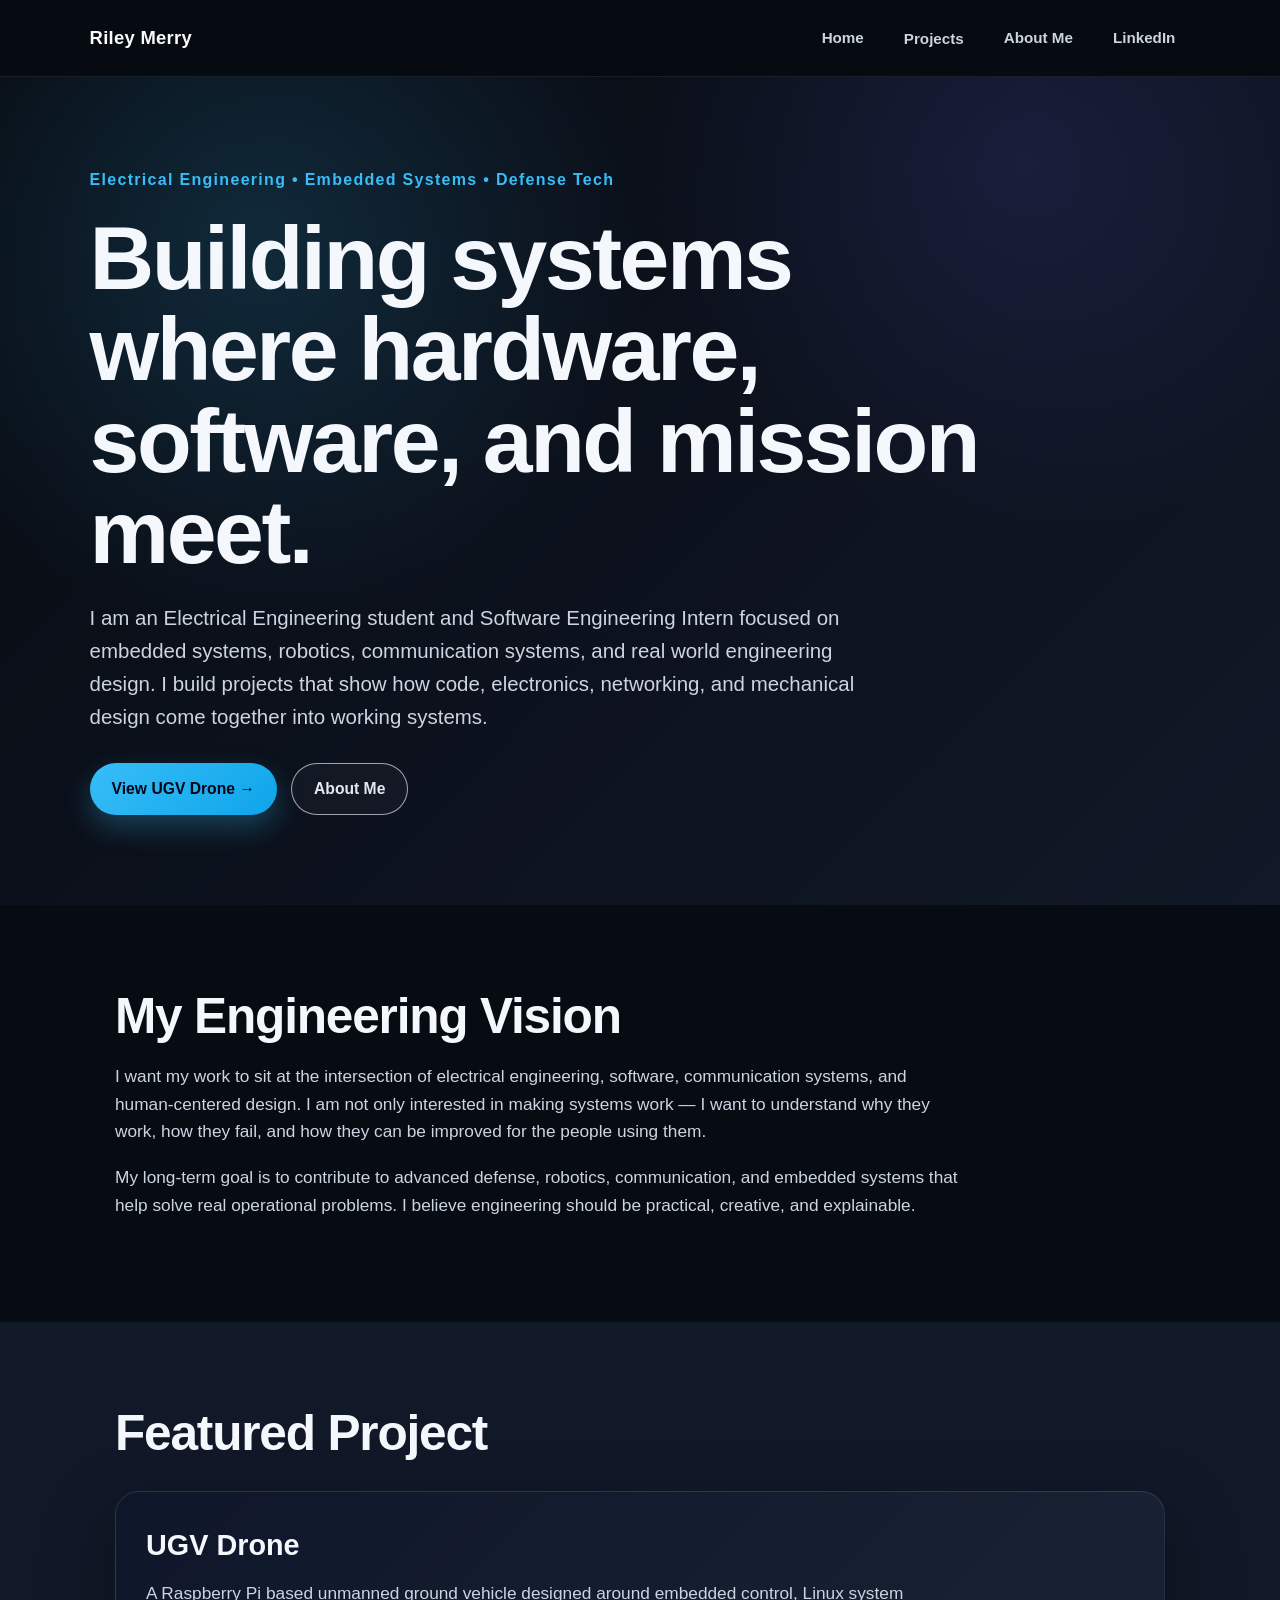
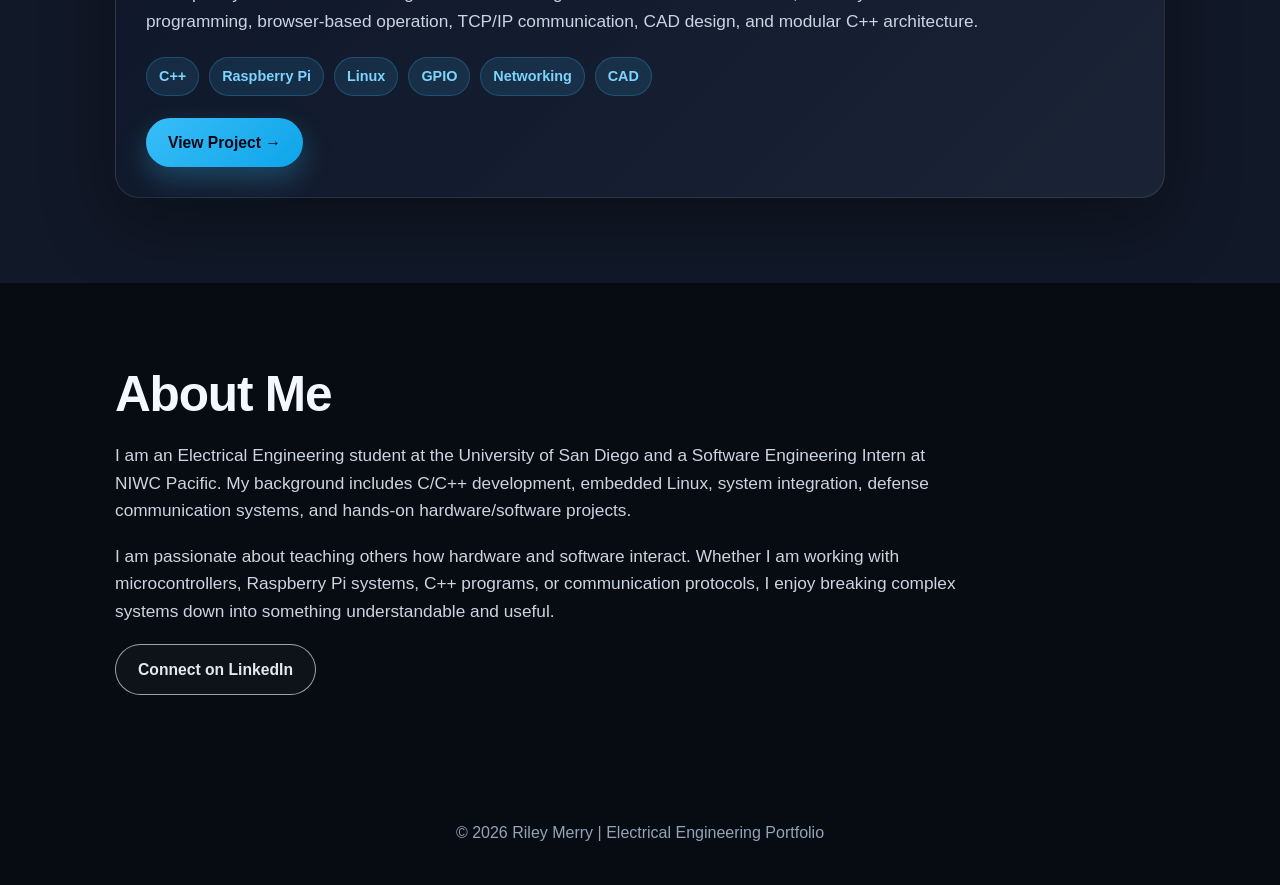
==== commit c7a39e7f: "Update index.html" ====
--- a/index.html
+++ b/index.html
@@ -36,7 +36,7 @@
         <p>
           I am an Electrical Engineering student and Software Engineering Intern
           focused on embedded systems, robotics, communication systems, and
-          real-world engineering design. I build projects that show how code,
+          real world engineering design. I build projects that show how code,
           electronics, networking, and mechanical design come together into
           working systems.
         </p>
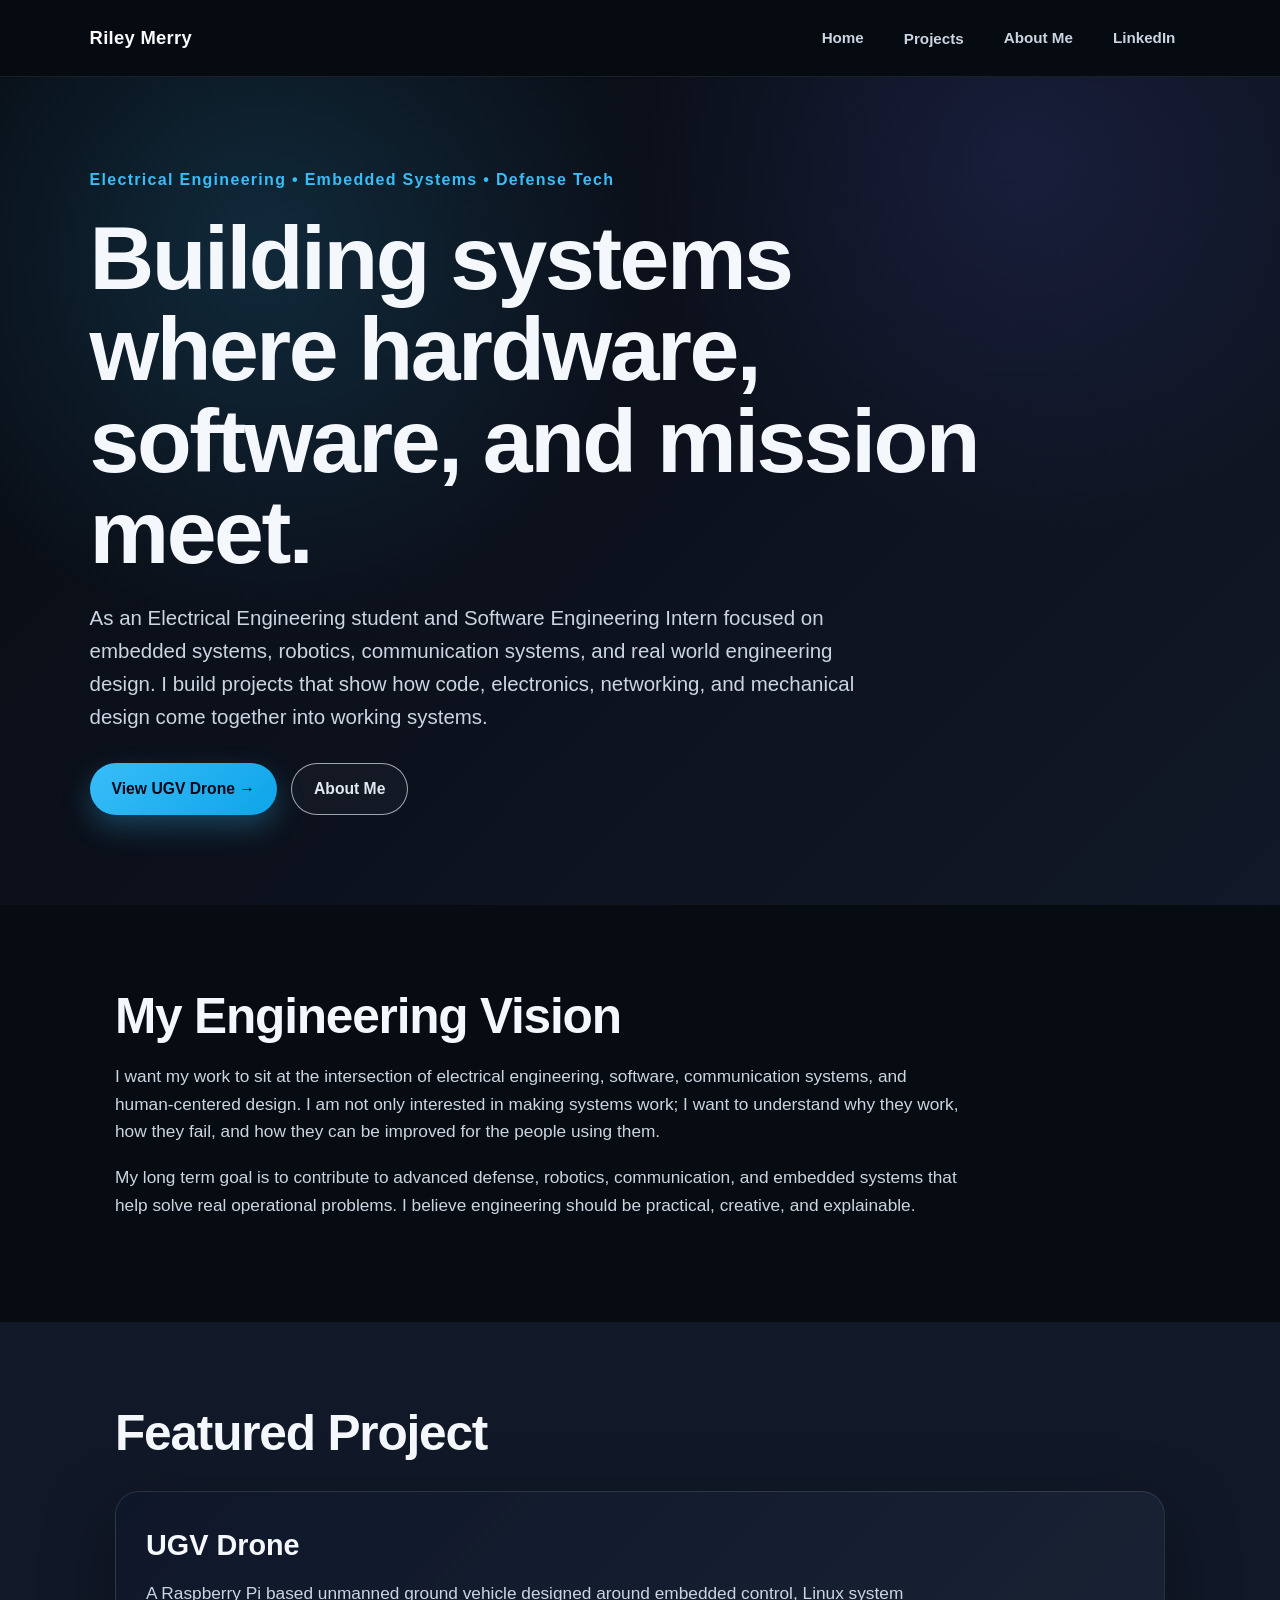
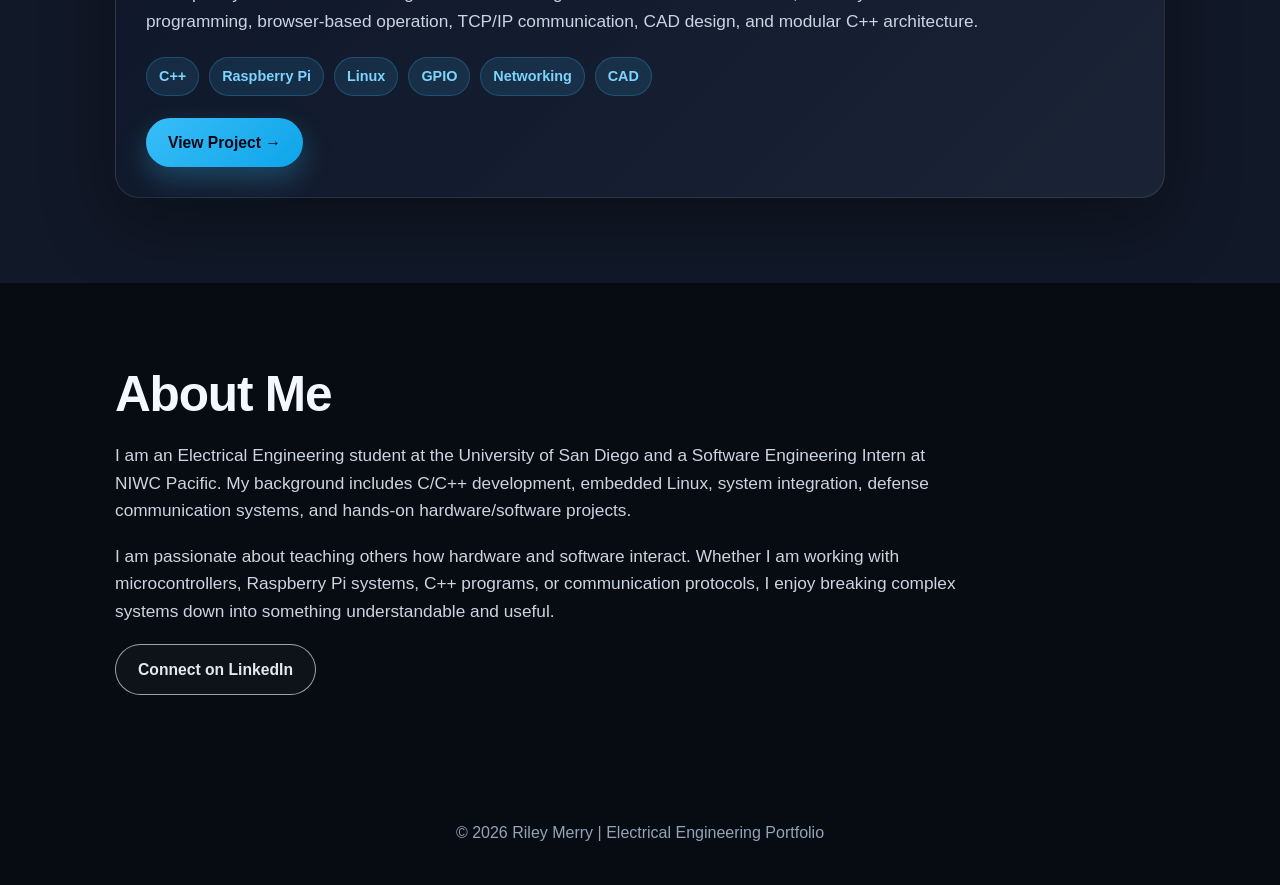
==== commit 3594b11c: "Update index.html" ====
--- a/index.html
+++ b/index.html
@@ -34,7 +34,7 @@
         <h1>Building systems where hardware, software, and mission meet.</h1>
 
         <p>
-          I am an Electrical Engineering student and Software Engineering Intern
+          As an Electrical Engineering student and Software Engineering Intern
           focused on embedded systems, robotics, communication systems, and
           real world engineering design. I build projects that show how code,
           electronics, networking, and mechanical design come together into
@@ -55,13 +55,13 @@
         <p>
           I want my work to sit at the intersection of electrical engineering,
           software, communication systems, and human-centered design. I am not
-          only interested in making systems work — I want to understand why they
+          only interested in making systems work; I want to understand why they
           work, how they fail, and how they can be improved for the people using
           them.
         </p>
 
         <p>
-          My long-term goal is to contribute to advanced defense, robotics,
+          My long term goal is to contribute to advanced defense, robotics,
           communication, and embedded systems that help solve real operational
           problems. I believe engineering should be practical, creative, and
           explainable.
